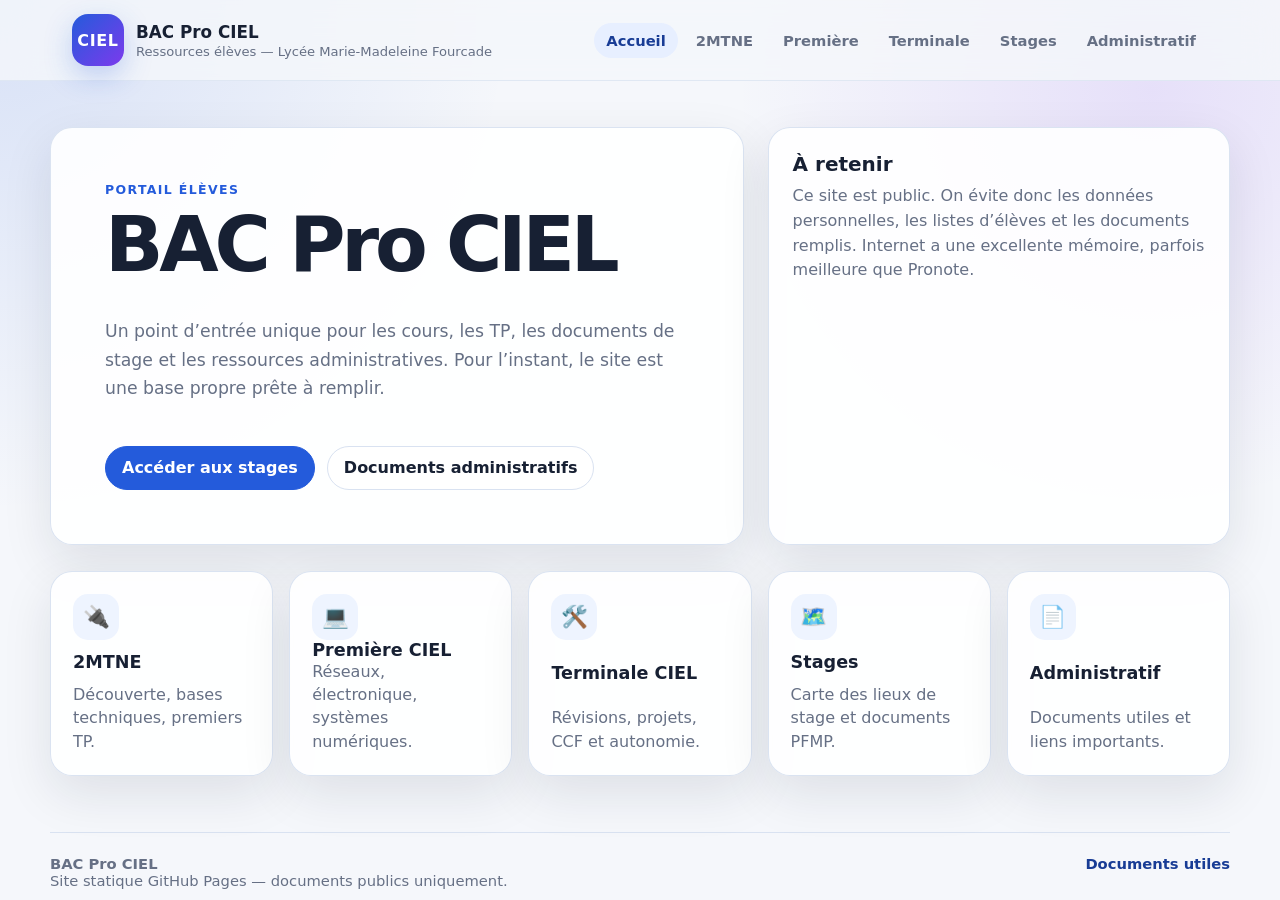
==== index.html @ 0a1dec4c "Add files via upload" ====
<!DOCTYPE html>

<html data-section="accueil" lang="fr">
<head>
<meta charset="utf-8"/>
<meta content="width=device-width, initial-scale=1" name="viewport"/>
<title>Accueil — BAC Pro CIEL</title>
<meta content="Portail de ressources pour les élèves du BAC Pro CIEL." name="description"/>
<link href="assets/img/favicon.svg" rel="icon" type="image/svg+xml"/>
<link href="assets/css/style.css" rel="stylesheet"/>
</head>
<body>
<header class="site-header">
<div class="header-inner">
<a aria-label="Retour à l'accueil" class="brand" href="index.html">
<span class="brand-mark">CIEL</span>
<span>
<strong>BAC Pro CIEL</strong>
<small>Ressources élèves — Lycée Marie-Madeleine Fourcade</small>
</span>
</a>
<nav aria-label="Navigation principale" class="site-nav">
<a data-section="accueil" href="index.html">Accueil</a>
<a data-section="2mtne" href="2mtne/index.html">2MTNE</a>
<a data-section="premiere" href="premiere/index.html">Première</a>
<a data-section="terminale" href="terminale/index.html">Terminale</a>
<a data-section="stages" href="stages/index.html">Stages</a>
<a data-section="administratif" href="administratif/index.html">Administratif</a>
</nav>
</div>
</header>
<main class="page-shell">
<section class="hero">
<div class="hero-card">
<div class="eyebrow">Portail élèves</div>
<h1>BAC Pro CIEL</h1>
<p>Un point d’entrée unique pour les cours, les TP, les documents de stage et les ressources administratives. Pour l’instant, le site est une base propre prête à remplir.</p>
<div class="hero-actions">
<a class="btn primary" href="stages/index.html">Accéder aux stages</a>
<a class="btn" href="administratif/index.html">Documents administratifs</a>
</div>
</div>
<aside class="hero-side">

<div class="panel-card">
<h2>À retenir</h2>
<p>Ce site est public. On évite donc les données personnelles, les listes d’élèves et les documents remplis. Internet a une excellente mémoire, parfois meilleure que Pronote.</p>
</div>
</aside>
</section>
<section aria-label="Accès rapides" class="grid-cards">
<a class="quick-card" href="2mtne/index.html"><div class="icon-bubble">🔌</div><strong>2MTNE</strong><span>Découverte, bases techniques, premiers TP.</span></a>
<a class="quick-card" href="premiere/index.html"><div class="icon-bubble">💻</div><strong>Première CIEL</strong><span>Réseaux, électronique, systèmes numériques.</span></a>
<a class="quick-card" href="terminale/index.html"><div class="icon-bubble">🛠️</div><strong>Terminale CIEL</strong><span>Révisions, projets, CCF et autonomie.</span></a>
<a class="quick-card" href="stages/index.html"><div class="icon-bubble">🗺️</div><strong>Stages</strong><span>Carte des lieux de stage et documents PFMP.</span></a>
<a class="quick-card" href="administratif/index.html"><div class="icon-bubble">📄</div><strong>Administratif</strong><span>Documents utiles et liens importants.</span></a>
</section>
</main>
<footer class="site-footer">
<div>
<strong>BAC Pro CIEL</strong><br/>
<span>Site statique GitHub Pages — documents publics uniquement.</span>
</div>
<a href="administratif/index.html">Documents utiles</a>
</footer>
<script src="assets/js/site.js"></script>
</body>
</html>
---- assets/css/style.css ----
:root {
  --bg: #f5f7fb;
  --panel: #ffffff;
  --panel-soft: #eef4ff;
  --text: #172033;
  --muted: #667085;
  --border: #d9e2f1;
  --primary: #245bdb;
  --primary-dark: #183c95;
  --accent: #7c3aed;
  --good: #0f766e;
  --warning: #b45309;
  --shadow: 0 18px 50px rgba(22, 32, 51, .10);
  --radius: 22px;
}
* { box-sizing: border-box; }
html { scroll-behavior: smooth; }
body {
  margin: 0;
  font-family: Inter, ui-sans-serif, system-ui, -apple-system, BlinkMacSystemFont, "Segoe UI", sans-serif;
  color: var(--text);
  background:
    radial-gradient(circle at top left, rgba(36, 91, 219, .14), transparent 32rem),
    radial-gradient(circle at 90% 10%, rgba(124, 58, 237, .12), transparent 26rem),
    var(--bg);
  min-height: 100vh;
}
a { color: inherit; }
.site-header {
  position: sticky;
  top: 0;
  z-index: 20;
  background: rgba(245, 247, 251, .82);
  backdrop-filter: blur(16px);
  border-bottom: 1px solid rgba(217, 226, 241, .75);
}
.header-inner {
  max-width: 1180px;
  margin: 0 auto;
  padding: 14px 22px;
  display: flex;
  align-items: center;
  justify-content: space-between;
  gap: 22px;
}
.brand {
  display: inline-flex;
  align-items: center;
  gap: 12px;
  text-decoration: none;
  min-width: 260px;
}
.brand-mark {
  width: 52px;
  height: 52px;
  border-radius: 16px;
  display: grid;
  place-items: center;
  color: white;
  font-weight: 900;
  letter-spacing: .04em;
  background: linear-gradient(135deg, var(--primary), var(--accent));
  box-shadow: 0 10px 28px rgba(36, 91, 219, .25);
}
.brand strong { display:block; font-size: 1.05rem; }
.brand small { display:block; color: var(--muted); font-size: .82rem; margin-top: 2px; }
.site-nav {
  display: flex;
  align-items: center;
  gap: 6px;
  flex-wrap: wrap;
  justify-content: flex-end;
}
.site-nav a {
  text-decoration: none;
  padding: 9px 12px;
  border-radius: 999px;
  color: var(--muted);
  font-weight: 650;
  font-size: .92rem;
}
.site-nav a:hover,
html[data-section="accueil"] .site-nav a[data-section="accueil"],
html[data-section="2mtne"] .site-nav a[data-section="2mtne"],
html[data-section="premiere"] .site-nav a[data-section="premiere"],
html[data-section="terminale"] .site-nav a[data-section="terminale"],
html[data-section="stages"] .site-nav a[data-section="stages"],
html[data-section="administratif"] .site-nav a[data-section="administratif"] {
  color: var(--primary-dark);
  background: #e7efff;
}
.page-shell {
  width: min(1180px, calc(100% - 32px));
  margin: 0 auto;
  padding: 34px 0 56px;
}
.hero {
  display: grid;
  grid-template-columns: 1.2fr .8fr;
  gap: 24px;
  align-items: stretch;
  margin-top: 12px;
}
.hero-card, .panel-card, .resource-section, .quick-card {
  background: rgba(255,255,255,.90);
  border: 1px solid rgba(217,226,241,.95);
  box-shadow: var(--shadow);
  border-radius: var(--radius);
}
.hero-card {
  padding: clamp(26px, 5vw, 54px);
  min-height: 360px;
  display: flex;
  flex-direction: column;
  justify-content: center;
}
.eyebrow {
  color: var(--primary);
  font-weight: 800;
  text-transform: uppercase;
  letter-spacing: .11em;
  font-size: .78rem;
  margin-bottom: 12px;
}
h1 {
  font-size: clamp(2.2rem, 6vw, 5rem);
  line-height: .95;
  margin: 0 0 18px;
  letter-spacing: -.055em;
}
.hero-card p, .lead {
  color: var(--muted);
  font-size: 1.08rem;
  line-height: 1.65;
  max-width: 780px;
}
.hero-actions {
  display: flex;
  flex-wrap: wrap;
  gap: 12px;
  margin-top: 26px;
}
.btn {
  display: inline-flex;
  align-items: center;
  justify-content: center;
  gap: 8px;
  min-height: 44px;
  padding: 11px 16px;
  border-radius: 999px;
  text-decoration: none;
  font-weight: 750;
  border: 1px solid var(--border);
  background: white;
  color: var(--text);
}
.btn.primary { background: var(--primary); color: white; border-color: var(--primary); }
.btn:hover { transform: translateY(-1px); box-shadow: 0 10px 24px rgba(22,32,51,.10); }
.hero-side { display: grid; gap: 18px; }
.panel-card { padding: 24px; }
.panel-card h2, .resource-section h2 { margin: 0 0 8px; font-size: 1.25rem; }
.panel-card p { color: var(--muted); line-height: 1.55; margin: 0; }
.status-list { display: grid; gap: 12px; margin-top: 18px; }
.status-item { display: flex; gap: 10px; align-items: flex-start; color: var(--muted); }
.status-item strong { color: var(--text); }
.dot { width: 10px; height: 10px; border-radius: 999px; background: var(--primary); margin-top: 7px; flex: 0 0 auto; }
.grid-cards {
  display: grid;
  grid-template-columns: repeat(5, minmax(0,1fr));
  gap: 16px;
  margin-top: 26px;
}
.quick-card {
  min-height: 170px;
  padding: 22px;
  text-decoration: none;
  display: flex;
  flex-direction: column;
  justify-content: space-between;
  transition: transform .16s ease, box-shadow .16s ease, border-color .16s ease;
}
.quick-card:hover { transform: translateY(-3px); border-color: #b6c7ec; }
.quick-card span { color: var(--muted); line-height: 1.45; }
.quick-card strong { font-size: 1.1rem; }
.icon-bubble {
  width: 46px;
  height: 46px;
  border-radius: 15px;
  display: grid;
  place-items: center;
  background: var(--panel-soft);
  font-size: 1.35rem;
}
.page-title {
  padding: 36px;
  border-radius: var(--radius);
  background: linear-gradient(135deg, rgba(36,91,219,.12), rgba(124,58,237,.10)), rgba(255,255,255,.88);
  border: 1px solid var(--border);
  box-shadow: var(--shadow);
  margin-bottom: 24px;
}
.page-title h1 { font-size: clamp(2rem, 5vw, 3.8rem); }
.page-title p { margin: 0; color: var(--muted); line-height: 1.6; max-width: 820px; }
.section-grid {
  display: grid;
  grid-template-columns: repeat(2, minmax(0, 1fr));
  gap: 18px;
}
.resource-section { padding: 24px; }
.resource-section p { color: var(--muted); line-height: 1.6; }
.file-list { display: grid; gap: 10px; margin-top: 16px; }
.file-card {
  display: flex;
  align-items: center;
  justify-content: space-between;
  gap: 14px;
  padding: 14px 15px;
  border-radius: 16px;
  background: #f8fbff;
  border: 1px solid var(--border);
  color: var(--muted);
}
.file-card strong { color: var(--text); }
.file-card .tag {
  border-radius: 999px;
  background: #edf3ff;
  color: var(--primary-dark);
  font-weight: 750;
  padding: 5px 9px;
  font-size: .78rem;
  white-space: nowrap;
}
.notice {
  padding: 16px 18px;
  border-radius: 18px;
  background: #fff7ed;
  border: 1px solid #fed7aa;
  color: #7c2d12;
  line-height: 1.55;
  margin: 18px 0;
}
.notice.good { background: #ecfdf5; border-color: #a7f3d0; color: #064e3b; }
.map-preview {
  min-height: 520px;
  border: 0;
  width: 100%;
  border-radius: 18px;
  background: #e5e7eb;
}
.split {
  display: grid;
  grid-template-columns: .9fr 1.1fr;
  gap: 18px;
  align-items: start;
}
.site-footer {
  width: min(1180px, calc(100% - 32px));
  margin: 0 auto 26px;
  padding: 22px 0 0;
  border-top: 1px solid var(--border);
  color: var(--muted);
  display: flex;
  justify-content: space-between;
  gap: 18px;
  font-size: .92rem;
}
.site-footer a { color: var(--primary-dark); font-weight: 750; text-decoration: none; }
.checklist { padding-left: 1.2rem; color: var(--muted); line-height: 1.8; }
.checklist strong { color: var(--text); }
@media (max-width: 1000px) {
  .hero, .split, .teacher-panel { grid-template-columns: 1fr; }
  .grid-cards { grid-template-columns: repeat(2, minmax(0,1fr)); }
  .section-grid { grid-template-columns: 1fr; }
  .brand { min-width: auto; }
}
@media (max-width: 720px) {
  .header-inner { align-items: flex-start; flex-direction: column; }
  .teacher-grid { grid-template-columns: 1fr; }
  .site-nav { justify-content: flex-start; }
  .grid-cards { grid-template-columns: 1fr; }
  .page-shell { width: min(100% - 22px, 1180px); padding-top: 20px; }
  .hero-card, .page-title { padding: 24px; }
  .site-footer { flex-direction: column; }
  .map-preview { min-height: 420px; }
}


.teacher-panel {
  display: grid;
  grid-template-columns: .9fr 1.1fr;
  gap: 18px;
  align-items: stretch;
  margin: 22px 0;
  padding: 24px;
  border-radius: var(--radius);
  background: rgba(255,255,255,.92);
  border: 1px solid var(--border);
  box-shadow: var(--shadow);
}
.teacher-panel h2,
.teacher-resource-title h2 { margin: 0 0 8px; font-size: 1.55rem; }
.teacher-panel p,
.teacher-resource-title p { margin: 0; color: var(--muted); line-height: 1.6; }
.teacher-grid {
  display: grid;
  grid-template-columns: repeat(3, minmax(0, 1fr));
  gap: 12px;
}
.teacher-card {
  min-height: 112px;
  padding: 18px;
  border-radius: 18px;
  text-decoration: none;
  background: #f8fbff;
  border: 1px solid var(--border);
  display: flex;
  flex-direction: column;
  justify-content: space-between;
  color: var(--muted);
  transition: transform .16s ease, box-shadow .16s ease, border-color .16s ease;
}
.teacher-card:hover {
  transform: translateY(-2px);
  border-color: #b6c7ec;
  box-shadow: 0 12px 28px rgba(22,32,51,.10);
}
.teacher-card.padlet {
  background: linear-gradient(135deg, rgba(36,91,219,.10), rgba(124,58,237,.12)), #ffffff;
}
.teacher-name {
  display: block;
  color: var(--text);
  font-weight: 900;
  letter-spacing: .04em;
  font-size: 1.05rem;
}
.teacher-resource-title {
  margin: 24px 0 14px;
  padding: 20px 22px;
  border-radius: 20px;
  background: rgba(255,255,255,.86);
  border: 1px solid var(--border);
}
.teacher-resource-title.secondary {
  margin-top: 22px;
}
.file-list.compact { max-width: 680px; }

@media (max-width: 1000px) {
  .teacher-panel { grid-template-columns: 1fr; }
}
@media (max-width: 720px) {
  .teacher-grid { grid-template-columns: 1fr; }
}
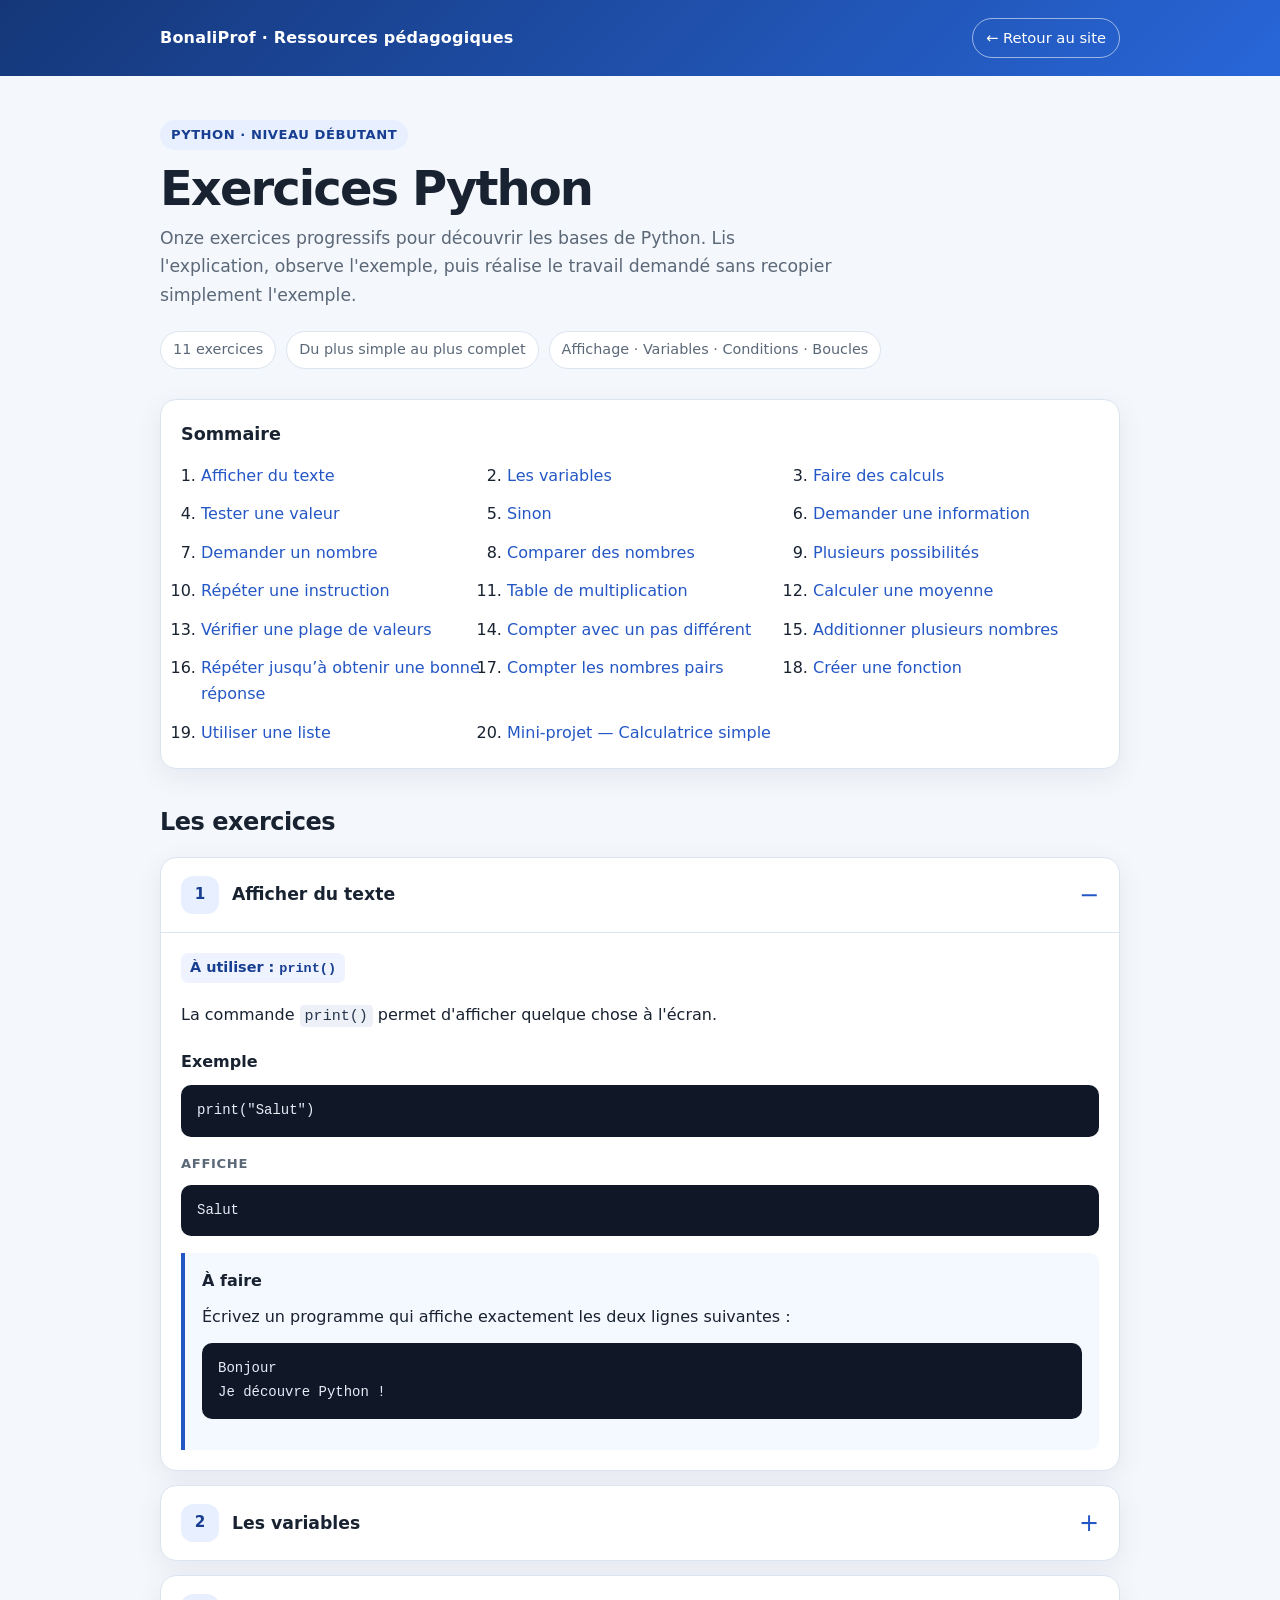
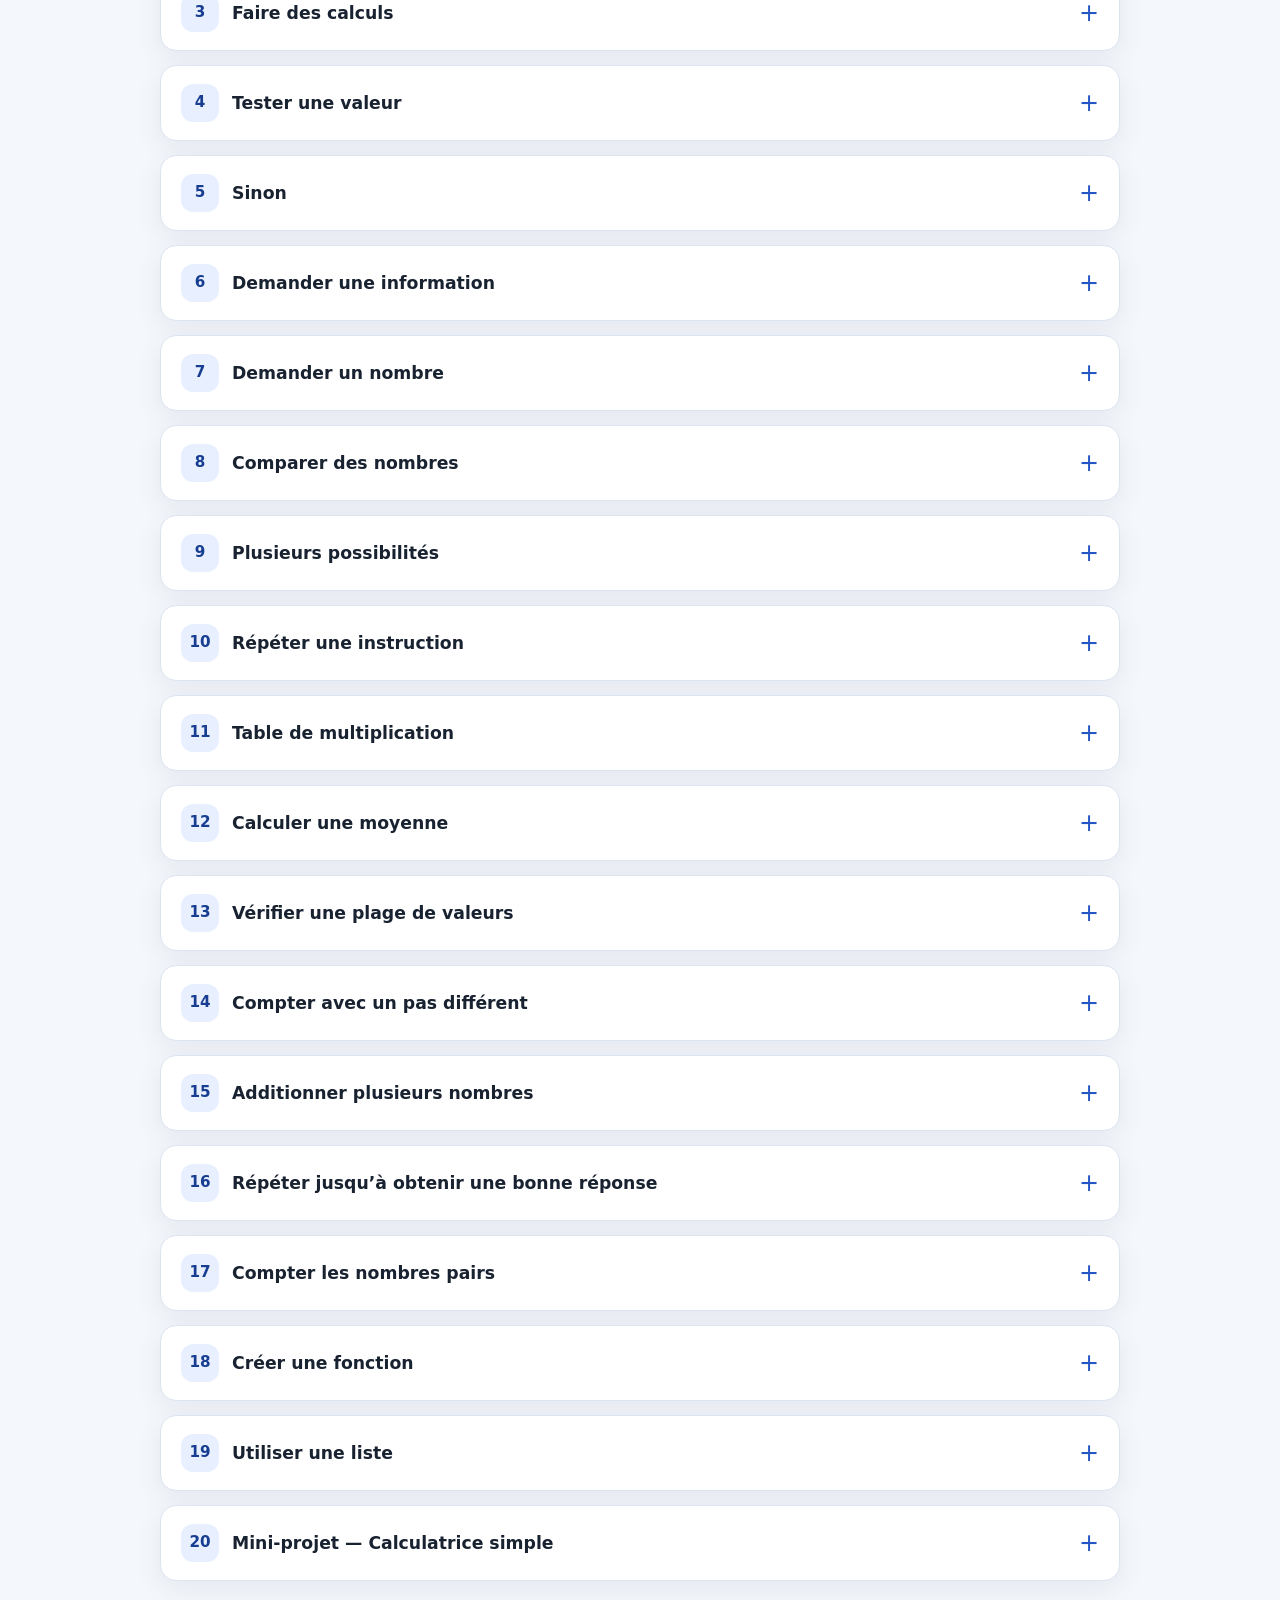
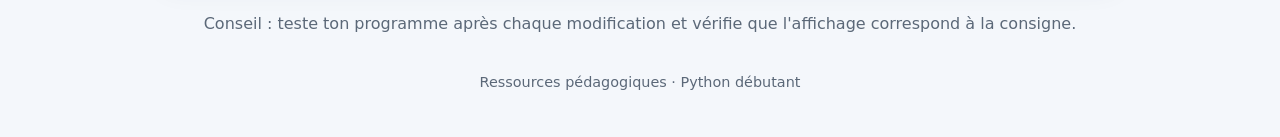
==== commit 28d4f1e1: "Update index.html" ====
--- a/index.html
+++ b/index.html
@@ -1,68 +1,675 @@
 <!DOCTYPE html>
-
-<html data-section="accueil" lang="fr">
+<html lang="fr">
 <head>
-<meta charset="utf-8"/>
-<meta content="width=device-width, initial-scale=1" name="viewport"/>
-<title>Accueil — BAC Pro CIEL</title>
-<meta content="Portail de ressources pour les élèves du BAC Pro CIEL." name="description"/>
-<link href="assets/img/favicon.svg" rel="icon" type="image/svg+xml"/>
-<link href="assets/css/style.css" rel="stylesheet"/>
+  <meta charset="UTF-8">
+  <meta name="viewport" content="width=device-width, initial-scale=1">
+  <meta name="description" content="11 exercices progressifs pour découvrir les bases de Python : affichage, variables, calculs, conditions, saisie et boucles.">
+  <title>Exercices Python — Débutant</title>
+  <style>
+    :root {
+      --bg: #f4f7fb;
+      --surface: #ffffff;
+      --text: #182230;
+      --muted: #5b6878;
+      --primary: #2457c5;
+      --primary-dark: #173e91;
+      --border: #dce4ef;
+      --code-bg: #101827;
+      --code-text: #e7edf7;
+      --accent: #e8efff;
+      --warning-bg: #fff7df;
+      --warning-border: #e7b94b;
+      --shadow: 0 8px 28px rgba(25, 45, 80, .07);
+    }
+
+    * { box-sizing: border-box; }
+    html { scroll-behavior: smooth; }
+    body {
+      margin: 0;
+      background: var(--bg);
+      color: var(--text);
+      font: 16px/1.65 system-ui, -apple-system, BlinkMacSystemFont, "Segoe UI", sans-serif;
+    }
+    a { color: var(--primary); }
+    .site-header {
+      background: linear-gradient(135deg, #153779, #2866d8);
+      color: #fff;
+      padding: 18px 22px;
+    }
+    .header-inner, main, .site-footer {
+      width: min(100% - 32px, 960px);
+      margin-inline: auto;
+    }
+    .header-inner {
+      display: flex;
+      align-items: center;
+      justify-content: space-between;
+      gap: 16px;
+    }
+    .brand {
+      color: #fff;
+      text-decoration: none;
+      font-weight: 750;
+      letter-spacing: .2px;
+    }
+    .back-link {
+      color: #fff;
+      border: 1px solid rgba(255,255,255,.55);
+      border-radius: 999px;
+      padding: 7px 13px;
+      text-decoration: none;
+      font-size: .92rem;
+      white-space: nowrap;
+    }
+    .back-link:hover { background: rgba(255,255,255,.12); }
+    .hero {
+      padding: 44px 0 30px;
+    }
+    .eyebrow {
+      display: inline-block;
+      background: var(--accent);
+      color: var(--primary-dark);
+      border-radius: 999px;
+      padding: 4px 11px;
+      font-size: .82rem;
+      font-weight: 750;
+      letter-spacing: .04em;
+      text-transform: uppercase;
+    }
+    h1 {
+      margin: 12px 0 8px;
+      font-size: clamp(2rem, 5vw, 3rem);
+      line-height: 1.12;
+      letter-spacing: -.04em;
+    }
+    .hero p { max-width: 680px; color: var(--muted); margin: 0; font-size: 1.08rem; }
+    .progress-note {
+      display: flex;
+      flex-wrap: wrap;
+      gap: 10px;
+      margin-top: 22px;
+    }
+    .pill {
+      background: var(--surface);
+      border: 1px solid var(--border);
+      border-radius: 999px;
+      padding: 6px 12px;
+      color: var(--muted);
+      font-size: .9rem;
+    }
+    .contents {
+      background: var(--surface);
+      border: 1px solid var(--border);
+      border-radius: 16px;
+      padding: 20px;
+      box-shadow: var(--shadow);
+      margin-bottom: 26px;
+    }
+    .contents h2 { margin: 0 0 12px; font-size: 1.1rem; }
+    .contents-list {
+      display: grid;
+      grid-template-columns: repeat(auto-fit, minmax(210px, 1fr));
+      gap: 8px 20px;
+      margin: 0;
+      padding-left: 20px;
+    }
+    .contents-list li { padding: 2px 0; }
+    .contents-list a { text-decoration: none; }
+    .contents-list a:hover { text-decoration: underline; }
+    .section-heading {
+      margin: 34px 0 14px;
+      font-size: 1.5rem;
+      letter-spacing: -.02em;
+    }
+    .exercise {
+      background: var(--surface);
+      border: 1px solid var(--border);
+      border-radius: 16px;
+      box-shadow: var(--shadow);
+      margin: 14px 0;
+      overflow: hidden;
+      scroll-margin-top: 16px;
+    }
+    .exercise summary {
+      display: flex;
+      align-items: center;
+      gap: 13px;
+      padding: 18px 20px;
+      cursor: pointer;
+      list-style: none;
+      font-size: 1.08rem;
+      font-weight: 750;
+    }
+    .exercise summary::-webkit-details-marker { display: none; }
+    .exercise summary::after {
+      content: "+";
+      margin-left: auto;
+      color: var(--primary);
+      font-size: 1.5rem;
+      font-weight: 500;
+      line-height: 1;
+    }
+    .exercise[open] summary::after { content: "−"; }
+    .exercise summary:hover { background: #f8faff; }
+    .number {
+      display: inline-grid;
+      place-items: center;
+      flex: 0 0 38px;
+      width: 38px;
+      height: 38px;
+      border-radius: 12px;
+      background: var(--accent);
+      color: var(--primary-dark);
+      font-size: .95rem;
+    }
+    .exercise-content {
+      border-top: 1px solid var(--border);
+      padding: 20px;
+    }
+    .usage {
+      display: inline-block;
+      color: var(--primary-dark);
+      background: #eef3ff;
+      border-radius: 7px;
+      padding: 3px 9px;
+      font-size: .9rem;
+      font-weight: 700;
+      margin-bottom: 10px;
+    }
+    p { margin: 9px 0 13px; }
+    h3 { margin: 20px 0 8px; font-size: 1rem; }
+    pre {
+      overflow-x: auto;
+      background: var(--code-bg);
+      color: var(--code-text);
+      border-radius: 10px;
+      padding: 14px 16px;
+      margin: 10px 0 16px;
+      font: .93rem/1.6 Consolas, "Cascadia Code", "Courier New", monospace;
+      tab-size: 4;
+    }
+    code {
+      font-family: Consolas, "Cascadia Code", "Courier New", monospace;
+      font-size: .94em;
+    }
+    p code, li code {
+      background: #edf1f7;
+      border-radius: 4px;
+      padding: 2px 5px;
+      color: #26364d;
+    }
+    .task {
+      margin-top: 17px;
+      padding: 15px 17px;
+      background: #f4f8ff;
+      border-left: 4px solid var(--primary);
+      border-radius: 0 10px 10px 0;
+    }
+    .task strong { display: block; margin-bottom: 5px; }
+    .task p:last-child, .task ul:last-child { margin-bottom: 0; }
+    .warning {
+      background: var(--warning-bg);
+      border-left-color: var(--warning-border);
+    }
+    .output-label {
+      font-size: .82rem;
+      font-weight: 750;
+      color: var(--muted);
+      text-transform: uppercase;
+      letter-spacing: .05em;
+      margin: 4px 0;
+    }
+    .site-footer {
+      color: var(--muted);
+      text-align: center;
+      padding: 34px 0 42px;
+      font-size: .9rem;
+    }
+    @media (max-width: 560px) {
+      .header-inner { align-items: flex-start; flex-direction: column; }
+      .hero { padding-top: 32px; }
+      .exercise summary { padding: 15px; gap: 10px; }
+      .exercise-content { padding: 16px; }
+      .contents { padding: 16px; }
+    }
+    @media print {
+      body { background: #fff; }
+      .site-header, .back-link, .contents, .site-footer { display: none; }
+      main { width: 100%; }
+      .hero { padding: 10px 0 20px; }
+      .exercise { box-shadow: none; break-inside: avoid; }
+      .exercise summary::after { display: none; }
+      details.exercise > .exercise-content { display: block; }
+      .exercise:not([open]) > .exercise-content { display: block; }
+    }
+  </style>
 </head>
 <body>
-<header class="site-header">
-<div class="header-inner">
-<a aria-label="Retour à l'accueil" class="brand" href="index.html">
-<span class="brand-mark">CIEL</span>
-<span>
-<strong>BAC Pro CIEL</strong>
-<small>Ressources élèves — Lycée Marie-Madeleine Fourcade</small>
-</span>
-</a>
-<nav aria-label="Navigation principale" class="site-nav">
-<a data-section="accueil" href="index.html">Accueil</a>
-<a data-section="2mtne" href="2mtne/index.html">2MTNE</a>
-<a data-section="premiere" href="premiere/index.html">Première</a>
-<a data-section="terminale" href="terminale/index.html">Terminale</a>
-<a data-section="stages" href="stages/index.html">Stages</a>
-<a data-section="administratif" href="administratif/index.html">Administratif</a>
-</nav>
-</div>
-</header>
-<main class="page-shell">
-<section class="hero">
-<div class="hero-card">
-<div class="eyebrow">Portail élèves</div>
-<h1>BAC Pro CIEL</h1>
-<p>Un point d’entrée unique pour les cours, les TP, les documents de stage et les ressources administratives. Pour l’instant, le site est une base propre prête à remplir.</p>
-<div class="hero-actions">
-<a class="btn primary" href="stages/index.html">Accéder aux stages</a>
-<a class="btn" href="administratif/index.html">Documents administratifs</a>
-</div>
-</div>
-<aside class="hero-side">
-
-<div class="panel-card">
-<h2>À retenir</h2>
-<p>Ce site est public. On évite donc les données personnelles, les listes d’élèves et les documents remplis. Internet a une excellente mémoire, parfois meilleure que Pronote.</p>
-</div>
-</aside>
-</section>
-<section aria-label="Accès rapides" class="grid-cards">
-<a class="quick-card" href="2mtne/index.html"><div class="icon-bubble">🔌</div><strong>2MTNE</strong><span>Découverte, bases techniques, premiers TP.</span></a>
-<a class="quick-card" href="premiere/index.html"><div class="icon-bubble">💻</div><strong>Première CIEL</strong><span>Réseaux, électronique, systèmes numériques.</span></a>
-<a class="quick-card" href="terminale/index.html"><div class="icon-bubble">🛠️</div><strong>Terminale CIEL</strong><span>Révisions, projets, CCF et autonomie.</span></a>
-<a class="quick-card" href="stages/index.html"><div class="icon-bubble">🗺️</div><strong>Stages</strong><span>Carte des lieux de stage et documents PFMP.</span></a>
-<a class="quick-card" href="administratif/index.html"><div class="icon-bubble">📄</div><strong>Administratif</strong><span>Documents utiles et liens importants.</span></a>
-</section>
-</main>
-<footer class="site-footer">
-<div>
-<strong>BAC Pro CIEL</strong><br/>
-<span>Site statique GitHub Pages — documents publics uniquement.</span>
-</div>
-<a href="administratif/index.html">Documents utiles</a>
-</footer>
-<script src="assets/js/site.js"></script>
+  <header class="site-header">
+    <div class="header-inner">
+      <a class="brand" href="../index.html">BonaliProf · Ressources pédagogiques</a>
+      <a class="back-link" href="../index.html">← Retour au site</a>
+    </div>
+  </header>
+
+  <main>
+    <section class="hero">
+      <span class="eyebrow">Python · Niveau débutant</span>
+      <h1>Exercices Python</h1>
+      <p>Onze exercices progressifs pour découvrir les bases de Python. Lis l'explication, observe l'exemple, puis réalise le travail demandé sans recopier simplement l'exemple.</p>
+      <div class="progress-note">
+        <span class="pill">11 exercices</span>
+        <span class="pill">Du plus simple au plus complet</span>
+        <span class="pill">Affichage · Variables · Conditions · Boucles</span>
+      </div>
+    </section>
+
+    <nav class="contents" aria-label="Sommaire des exercices">
+      <h2>Sommaire</h2>
+      <ol class="contents-list">
+        <li><a href="#exercice-1">Afficher du texte</a></li>
+        <li><a href="#exercice-2">Les variables</a></li>
+        <li><a href="#exercice-3">Faire des calculs</a></li>
+        <li><a href="#exercice-4">Tester une valeur</a></li>
+        <li><a href="#exercice-5">Sinon</a></li>
+        <li><a href="#exercice-6">Demander une information</a></li>
+        <li><a href="#exercice-7">Demander un nombre</a></li>
+        <li><a href="#exercice-8">Comparer des nombres</a></li>
+        <li><a href="#exercice-9">Plusieurs possibilités</a></li>
+        <li><a href="#exercice-10">Répéter une instruction</a></li>
+        <li><a href="#exercice-11">Table de multiplication</a></li>
+        <li><a href="#exercice-12">Calculer une moyenne</a></li>
+        <li><a href="#exercice-13">Vérifier une plage de valeurs</a></li>
+        <li><a href="#exercice-14">Compter avec un pas différent</a></li>
+        <li><a href="#exercice-15">Additionner plusieurs nombres</a></li>
+        <li><a href="#exercice-16">Répéter jusqu’à obtenir une bonne réponse</a></li>
+        <li><a href="#exercice-17">Compter les nombres pairs</a></li>
+        <li><a href="#exercice-18">Créer une fonction</a></li>
+        <li><a href="#exercice-19">Utiliser une liste</a></li>
+        <li><a href="#exercice-20">Mini-projet — Calculatrice simple</a></li>
+      </ol>
+    </nav>
+
+    <h2 class="section-heading">Les exercices</h2>
+
+    <details class="exercise" id="exercice-1" open>
+      <summary><span class="number">1</span> Afficher du texte</summary>
+      <div class="exercise-content">
+        <span class="usage">À utiliser : <code>print()</code></span>
+        <p>La commande <code>print()</code> permet d'afficher quelque chose à l'écran.</p>
+        <h3>Exemple</h3>
+        <pre><code>print("Salut")</code></pre>
+        <div class="output-label">Affiche</div>
+        <pre><code>Salut</code></pre>
+        <div class="task">
+          <strong>À faire</strong>
+          <p>Écrivez un programme qui affiche exactement les deux lignes suivantes :</p>
+          <pre><code>Bonjour
+Je découvre Python !</code></pre>
+        </div>
+      </div>
+    </details>
+
+    <details class="exercise" id="exercice-2">
+      <summary><span class="number">2</span> Les variables</summary>
+      <div class="exercise-content">
+        <span class="usage">À utiliser : une variable</span>
+        <p>Une variable permet de stocker une information pour pouvoir la réutiliser.</p>
+        <h3>Exemple</h3>
+        <pre><code>ville = "Marseille"
+print(ville)</code></pre>
+        <div class="output-label">Affiche</div>
+        <pre><code>Marseille</code></pre>
+        <div class="task">
+          <strong>À faire</strong>
+          <ol>
+            <li>Créez une variable <code>prenom</code> contenant votre prénom, puis affichez-la.</li>
+            <li>Créez une variable <code>age</code> contenant votre âge, puis affichez-la.</li>
+          </ol>
+        </div>
+      </div>
+    </details>
+
+    <details class="exercise" id="exercice-3">
+      <summary><span class="number">3</span> Faire des calculs</summary>
+      <div class="exercise-content">
+        <span class="usage">À utiliser : <code>+</code>, <code>-</code>, <code>*</code> et <code>/</code></span>
+        <p>Python peut effectuer des calculs avec des nombres stockés dans des variables.</p>
+        <h3>Exemple</h3>
+        <pre><code>a = 8
+b = 2
+print(a + b)</code></pre>
+        <div class="output-label">Affiche</div>
+        <pre><code>10</code></pre>
+        <div class="task">
+          <strong>À faire</strong>
+          <p>Créez les deux variables suivantes :</p>
+          <pre><code>a = 20
+b = 5</code></pre>
+          <p>Affichez ensuite :</p>
+          <ul>
+            <li>l'addition de <code>a</code> et <code>b</code> ;</li>
+            <li>la soustraction de <code>b</code> à <code>a</code> ;</li>
+            <li>la multiplication de <code>a</code> par <code>b</code> ;</li>
+            <li>la division de <code>a</code> par <code>b</code>.</li>
+          </ul>
+        </div>
+      </div>
+    </details>
+
+    <details class="exercise" id="exercice-4">
+      <summary><span class="number">4</span> Tester une valeur</summary>
+      <div class="exercise-content">
+        <span class="usage">À utiliser : <code>if</code> et <code>==</code></span>
+        <p><code>if</code> permet d'exécuter une instruction seulement si une condition est vraie. L'opérateur <code>==</code> vérifie si deux valeurs sont égales.</p>
+        <h3>Exemple</h3>
+        <pre><code>x = 3
+
+if x == 3:
+    print("Bravo")</code></pre>
+        <div class="output-label">Affiche</div>
+        <pre><code>Bravo</code></pre>
+        <div class="task warning">
+          <strong>Attention à la différence</strong>
+          <p><code>x = 3</code> donne la valeur 3 à la variable <code>x</code>.</p>
+          <p><code>x == 3</code> vérifie si la valeur de <code>x</code> est égale à 3.</p>
+        </div>
+        <div class="task">
+          <strong>À faire</strong>
+          <p>Créez une variable <code>nombre</code> contenant <code>10</code>. Si <code>nombre</code> est égal à <code>10</code>, affichez :</p>
+          <pre><code>Le nombre est bien égal à 10</code></pre>
+        </div>
+      </div>
+    </details>
+
+    <details class="exercise" id="exercice-5">
+      <summary><span class="number">5</span> Sinon</summary>
+      <div class="exercise-content">
+        <span class="usage">À utiliser : <code>if</code> et <code>else</code></span>
+        <p><code>else</code> permet d'indiquer ce qui doit se passer lorsque la condition du <code>if</code> est fausse.</p>
+        <h3>Exemple</h3>
+        <pre><code>age = 20
+
+if age >= 18:
+    print("Majeur")
+else:
+    print("Mineur")</code></pre>
+        <div class="task">
+          <strong>À faire</strong>
+          <p>Créez une variable :</p>
+          <pre><code>temperature = 25</code></pre>
+          <p>Si la température est strictement supérieure à <code>20</code>, affichez <code>Il fait chaud</code>. Sinon, affichez <code>Il fait froid</code>.</p>
+        </div>
+      </div>
+    </details>
+
+    <details class="exercise" id="exercice-6">
+      <summary><span class="number">6</span> Demander une information</summary>
+      <div class="exercise-content">
+        <span class="usage">À utiliser : <code>input()</code></span>
+        <p><code>input()</code> permet de demander à l'utilisateur de saisir une information au clavier. La réponse est récupérée sous forme de texte.</p>
+        <h3>Exemple</h3>
+        <pre><code>prenom = input("Quel est ton prénom ? ")
+print("Bonjour", prenom)</code></pre>
+        <div class="output-label">Exemple d'affichage</div>
+        <pre><code>Quel est ton prénom ? Lucas
+Bonjour Lucas</code></pre>
+        <div class="task">
+          <strong>À faire</strong>
+          <p>Demandez à l'utilisateur son prénom et sa ville. Affichez ensuite une phrase comme celle-ci :</p>
+          <pre><code>Bonjour Lucas, tu habites à Gardanne.</code></pre>
+        </div>
+      </div>
+    </details>
+
+    <details class="exercise" id="exercice-7">
+      <summary><span class="number">7</span> Demander un nombre</summary>
+      <div class="exercise-content">
+        <span class="usage">À utiliser : <code>int()</code> et <code>input()</code></span>
+        <p><code>input()</code> récupère du texte. Pour obtenir un nombre entier que l'on peut utiliser dans un calcul, on peut convertir la réponse avec <code>int()</code>.</p>
+        <h3>Exemple</h3>
+        <pre><code>age = int(input("Quel âge as-tu ? "))
+print(age + 1)</code></pre>
+        <div class="task">
+          <strong>À faire</strong>
+          <p>Demandez deux nombres à l'utilisateur, puis affichez leur addition.</p>
+        </div>
+        <div class="output-label">Exemple de saisie et de résultat</div>
+        <pre><code>Premier nombre : 10
+Deuxième nombre : 5
+Résultat : 15</code></pre>
+      </div>
+    </details>
+
+    <details class="exercise" id="exercice-8">
+      <summary><span class="number">8</span> Comparer des nombres</summary>
+      <div class="exercise-content">
+        <span class="usage">À utiliser : <code>&gt;</code>, <code>&lt;</code>, <code>&gt;=</code>, <code>&lt;=</code></span>
+        <p>Ces opérateurs permettent de comparer des nombres : supérieur à, inférieur à, supérieur ou égal à, inférieur ou égal à.</p>
+        <h3>Exemple</h3>
+        <pre><code>nombre = 15
+
+if nombre > 10:
+    print("Plus grand que 10")</code></pre>
+        <div class="task">
+          <strong>À faire</strong>
+          <p>Demandez l'âge de l'utilisateur.</p>
+          <ul>
+            <li>S'il a <strong>18 ans ou plus</strong>, affichez <code>Vous êtes majeur.</code></li>
+            <li>Sinon, affichez <code>Vous êtes mineur.</code></li>
+          </ul>
+        </div>
+      </div>
+    </details>
+
+    <details class="exercise" id="exercice-9">
+      <summary><span class="number">9</span> Plusieurs possibilités</summary>
+      <div class="exercise-content">
+        <span class="usage">À utiliser : <code>if</code>, <code>elif</code> et <code>else</code></span>
+        <p><code>elif</code> permet de tester une autre condition lorsque les précédentes sont fausses.</p>
+        <h3>Exemple</h3>
+        <pre><code>nombre = 5
+
+if nombre > 5:
+    print("Grand")
+elif nombre == 5:
+    print("Égal à 5")
+else:
+    print("Petit")</code></pre>
+        <div class="task">
+          <strong>À faire</strong>
+          <p>Demandez une note sur 20, puis affichez le résultat correspondant :</p>
+          <ul>
+            <li>note inférieure à 10 : <strong>Insuffisant</strong> ;</li>
+            <li>note de 10 à 13 inclus : <strong>Moyen</strong> ;</li>
+            <li>note de 14 à 16 inclus : <strong>Bien</strong> ;</li>
+            <li>note de 17 à 20 : <strong>Très bien</strong>.</li>
+          </ul>
+        </div>
+      </div>
+    </details>
+
+    <details class="exercise" id="exercice-10">
+      <summary><span class="number">10</span> Répéter une instruction</summary>
+      <div class="exercise-content">
+        <span class="usage">À utiliser : <code>for</code> et <code>range()</code></span>
+        <p>Une boucle <code>for</code> permet de répéter des instructions. Avec <code>range(5)</code>, la boucle se répète cinq fois.</p>
+        <h3>Exemple</h3>
+        <pre><code>for i in range(5):
+    print("Bonjour")</code></pre>
+        <div class="output-label">Affiche cinq fois</div>
+        <pre><code>Bonjour
+Bonjour
+Bonjour
+Bonjour
+Bonjour</code></pre>
+        <div class="task">
+          <strong>À faire</strong>
+          <p>Utilisez une boucle pour afficher les nombres de 1 à 10, un nombre par ligne :</p>
+          <pre><code>1
+2
+3
+4
+5
+6
+7
+8
+9
+10</code></pre>
+        </div>
+      </div>
+    </details>
+
+    <details class="exercise" id="exercice-11">
+      <summary><span class="number">11</span> Table de multiplication</summary>
+      <div class="exercise-content">
+        <span class="usage">À utiliser : <code>for</code>, <code>range()</code> et <code>*</code></span>
+        <p>On peut utiliser la variable de la boucle dans un calcul. Avec <code>range(1, 4)</code>, la boucle prend successivement les valeurs 1, 2 et 3.</p>
+        <h3>Exemple</h3>
+        <pre><code>for i in range(1, 4):
+    print(i * 2)</code></pre>
+        <div class="output-label">Affiche</div>
+        <pre><code>2
+4
+6</code></pre>
+        <div class="task">
+          <strong>À faire</strong>
+          <p>Demandez un nombre à l'utilisateur, puis affichez sa table de multiplication de <strong>1 à 10</strong>.</p>
+          <p>Pour le nombre <code>5</code>, le programme devra afficher :</p>
+          <pre><code>5 x 1 = 5
+5 x 2 = 10
+5 x 3 = 15
+...
+5 x 10 = 50</code></pre>
+        </div>
+      </div>
+    </details>
+
+    <details class="exercise" id="exercice-12">
+      <summary><span class="number">12</span> Calculer une moyenne</summary>
+      <div class="exercise-content">
+        <span class="usage">À utiliser : variables, <code>input()</code>, <code>float()</code> et calculs</span>
+        <p>La fonction <code>float()</code> permet de convertir une saisie en nombre décimal, par exemple <code>12.5</code>.</p>
+        <h3>Exemple</h3><pre><code>note = float(input("Quelle est ta note ? "))
+print(note)</code></pre>
+        <div class="task"><strong>À faire</strong><p>Demandez à l'utilisateur trois notes, puis calculez et affichez leur moyenne.</p><p>Exemple : pour les notes 12, 14 et 16, la moyenne doit être 14.</p></div>
+      </div>
+    </details>
+    <details class="exercise" id="exercice-13">
+      <summary><span class="number">13</span> Vérifier une plage de valeurs</summary>
+      <div class="exercise-content">
+        <span class="usage">À utiliser : <code>if</code>, <code>elif</code>, <code>else</code>, <code>&lt;</code> et <code>&gt;</code></span>
+        <p>Une condition peut permettre de vérifier qu'une valeur reste dans un intervalle donné.</p>
+        <h3>Exemple</h3><pre><code>temperature = 22
+
+if temperature &lt; 0:
+    print("Température négative")
+elif temperature &lt;= 30:
+    print("Température habituelle")
+else:
+    print("Température élevée")</code></pre>
+        <div class="task"><strong>À faire</strong><p>Demandez une note sur 20. Si elle est inférieure à 0 ou supérieure à 20, affichez <code>Note invalide</code>. Sinon, affichez <code>Note valide</code>.</p></div>
+      </div>
+    </details>
+    <details class="exercise" id="exercice-14">
+      <summary><span class="number">14</span> Compter avec un pas différent</summary>
+      <div class="exercise-content">
+        <span class="usage">À utiliser : <code>for</code> et <code>range()</code></span>
+        <p>La fonction <code>range()</code> peut recevoir un troisième paramètre qui indique le pas entre deux valeurs.</p>
+        <h3>Exemple</h3><pre><code>for i in range(0, 11, 2):
+    print(i)</code></pre>
+        <div class="output-label">Affiche</div><pre><code>0
+2
+4
+6
+8
+10</code></pre>
+        <div class="task"><strong>À faire</strong><p>Utilisez une boucle pour afficher les nombres pairs de 2 à 20 inclus.</p></div>
+      </div>
+    </details>
+    <details class="exercise" id="exercice-15">
+      <summary><span class="number">15</span> Additionner plusieurs nombres</summary>
+      <div class="exercise-content">
+        <span class="usage">À utiliser : variable, <code>for</code>, <code>range()</code> et <code>+</code></span>
+        <p>Une variable peut conserver un total qui évolue au fil d'une boucle.</p>
+        <h3>Exemple</h3><pre><code>total = 0
+
+for i in range(1, 4):
+    total = total + i
+
+print(total)</code></pre>
+        <div class="output-label">Affiche</div><pre><code>6</code></pre>
+        <div class="task"><strong>À faire</strong><p>Calculez et affichez la somme de tous les nombres entiers de 1 à 100.</p><p>Conseil : créez une variable <code>total</code> initialisée à 0, puis ajoutez chaque nombre au total dans la boucle.</p></div>
+      </div>
+    </details>
+    <details class="exercise" id="exercice-16">
+      <summary><span class="number">16</span> Répéter jusqu’à obtenir une bonne réponse</summary>
+      <div class="exercise-content">
+        <span class="usage">À utiliser : <code>while</code>, <code>input()</code> et <code>if</code></span>
+        <p>La boucle <code>while</code> répète des instructions tant qu'une condition est vraie.</p>
+        <h3>Exemple</h3><pre><code>reponse = ""
+
+while reponse != "oui":
+    reponse = input("Écris oui pour continuer : ")
+
+print("Merci !")</code></pre>
+        <div class="task"><strong>À faire</strong><p>Demandez un mot de passe à l'utilisateur. Tant qu'il ne saisit pas <code>python123</code>, redemandez le mot de passe. Lorsqu'il saisit le bon mot de passe, affichez <code>Accès autorisé</code>.</p><p>Attention : la boucle doit pouvoir se terminer lorsque la bonne réponse est saisie.</p></div>
+      </div>
+    </details>
+    <details class="exercise" id="exercice-17">
+      <summary><span class="number">17</span> Compter les nombres pairs</summary>
+      <div class="exercise-content">
+        <span class="usage">À utiliser : boucle, <code>%</code>, <code>if</code> et compteur</span>
+        <p>L'opérateur <code>%</code> donne le reste d'une division. Un nombre est pair si le reste de sa division par 2 est égal à 0.</p>
+        <h3>Exemple</h3><pre><code>nombre = 8
+
+if nombre % 2 == 0:
+    print("Nombre pair")</code></pre>
+        <div class="task"><strong>À faire</strong><p>Parcourez les nombres de 1 à 20. Comptez combien sont pairs, puis affichez le résultat final.</p><p>Conseil : utilisez une variable <code>compteur</code> initialisée à 0 et augmentez-la de 1 chaque fois que vous trouvez un nombre pair.</p></div>
+      </div>
+    </details>
+    <details class="exercise" id="exercice-18">
+      <summary><span class="number">18</span> Créer une fonction</summary>
+      <div class="exercise-content">
+        <span class="usage">À utiliser : <code>def</code> et <code>return</code></span>
+        <p>Une fonction regroupe des instructions que l'on peut réutiliser. <code>return</code> renvoie le résultat calculé.</p>
+        <h3>Exemple</h3><pre><code>def double(nombre):
+    return nombre * 2
+
+print(double(4))</code></pre>
+        <div class="output-label">Affiche</div><pre><code>8</code></pre>
+        <div class="task"><strong>À faire</strong><p>Créez une fonction appelée <code>carre</code> qui reçoit un nombre et renvoie son carré. Appelez cette fonction avec le nombre 6, puis affichez le résultat.</p></div>
+      </div>
+    </details>
+    <details class="exercise" id="exercice-19">
+      <summary><span class="number">19</span> Utiliser une liste</summary>
+      <div class="exercise-content">
+        <span class="usage">À utiliser : liste, indices, <code>for</code> et <code>len()</code></span>
+        <p>Une liste permet de stocker plusieurs valeurs dans une seule variable. Le premier élément se trouve à l'indice 0.</p>
+        <h3>Exemple</h3><pre><code>fruits = ["pomme", "poire", "banane"]
+print(fruits[0])</code></pre>
+        <div class="output-label">Affiche</div><pre><code>pomme</code></pre>
+        <div class="task"><strong>À faire</strong><p>Créez une liste contenant cinq prénoms. Utilisez une boucle pour afficher chaque prénom, un par ligne.</p><p>Ensuite, affichez le nombre de prénoms présents dans la liste avec <code>len()</code>.</p></div>
+      </div>
+    </details>
+    <details class="exercise" id="exercice-20">
+      <summary><span class="number">20</span> Mini-projet — Calculatrice simple</summary>
+      <div class="exercise-content">
+        <span class="usage">À utiliser : variables, <code>input()</code>, <code>float()</code>, conditions et calculs</span>
+        <p>Pour ce dernier exercice, vous allez combiner plusieurs notions vues précédemment afin de réaliser un petit programme complet.</p>
+        <div class="task"><strong>À faire</strong><ol><li>Demandez à l'utilisateur un premier nombre.</li><li>Demandez un deuxième nombre.</li><li>Demandez l'opération à effectuer : <code>+</code>, <code>-</code>, <code>*</code> ou <code>/</code>.</li><li>Utilisez <code>if</code>, <code>elif</code> et <code>else</code> pour choisir le calcul à effectuer.</li><li>Affichez le résultat du calcul.</li><li>Si l'utilisateur choisit la division et que le deuxième nombre vaut 0, affichez un message d'erreur au lieu d'effectuer la division.</li></ol></div>
+        <div class="output-label">Exemple d'utilisation</div><pre><code>Premier nombre : 12
+Deuxième nombre : 4
+Opération (+, -, *, /) : /
+Résultat : 3.0</code></pre><p>Essayez plusieurs opérations et vérifiez aussi le cas d'une division par zéro.</p>
+      </div>
+    </details>
+
+    <p style="text-align:center; margin:30px 0 0; color:var(--muted);">Conseil : teste ton programme après chaque modification et vérifie que l'affichage correspond à la consigne.</p>
+  </main>
+
+  <footer class="site-footer">
+    Ressources pédagogiques · Python débutant
+  </footer>
 </body>
-</html>+</html>
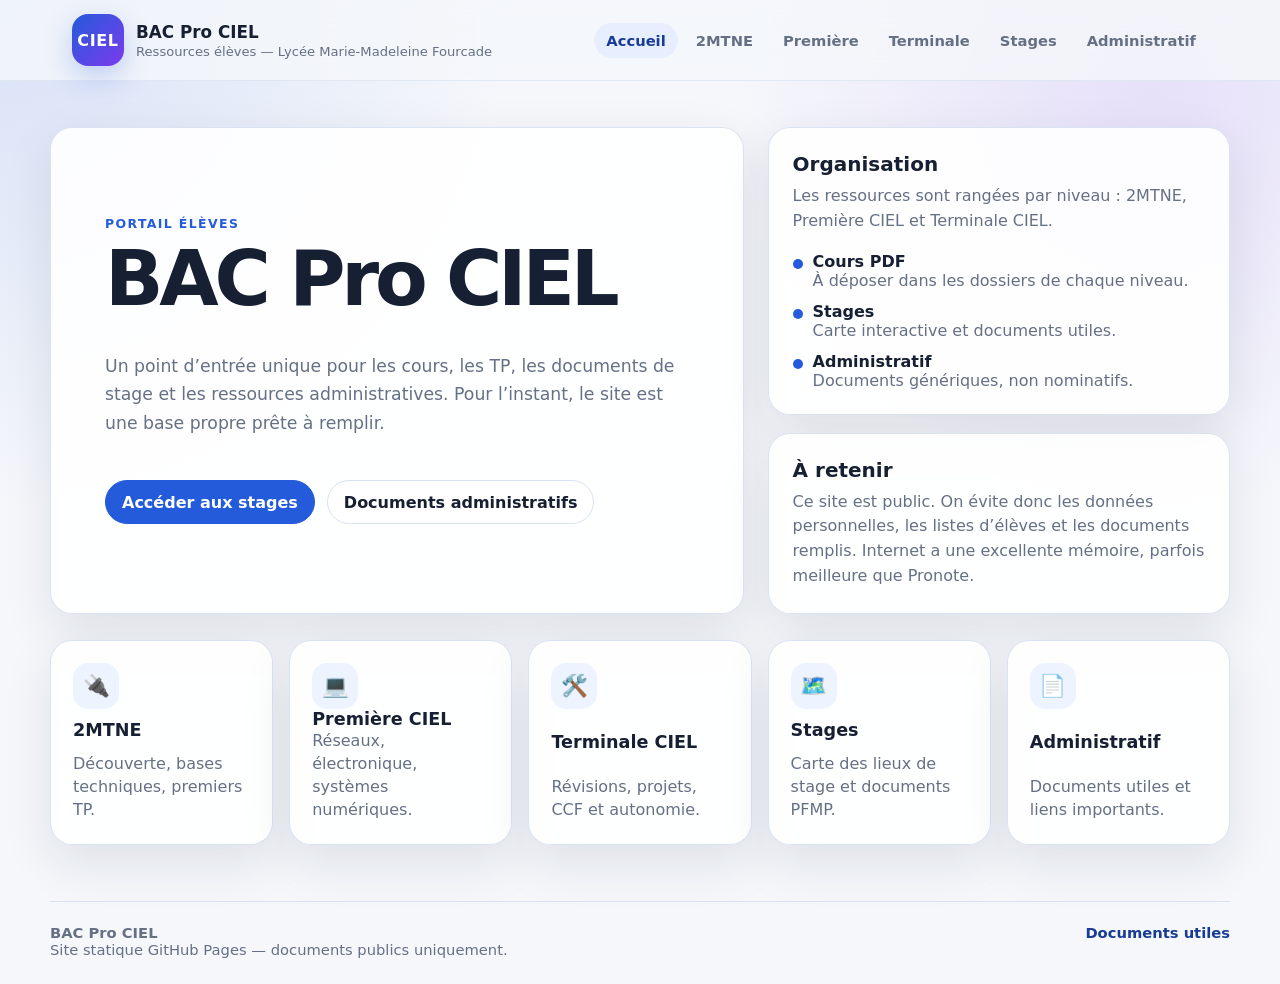
==== commit f673ae6c: "Update index.html" ====
--- a/index.html
+++ b/index.html
@@ -1,675 +1,79 @@
 <!DOCTYPE html>
-<html lang="fr">
+<html lang="fr" data-section="accueil">
 <head>
-  <meta charset="UTF-8">
-  <meta name="viewport" content="width=device-width, initial-scale=1">
-  <meta name="description" content="11 exercices progressifs pour découvrir les bases de Python : affichage, variables, calculs, conditions, saisie et boucles.">
-  <title>Exercices Python — Débutant</title>
-  <style>
-    :root {
-      --bg: #f4f7fb;
-      --surface: #ffffff;
-      --text: #182230;
-      --muted: #5b6878;
-      --primary: #2457c5;
-      --primary-dark: #173e91;
-      --border: #dce4ef;
-      --code-bg: #101827;
-      --code-text: #e7edf7;
-      --accent: #e8efff;
-      --warning-bg: #fff7df;
-      --warning-border: #e7b94b;
-      --shadow: 0 8px 28px rgba(25, 45, 80, .07);
-    }
-
-    * { box-sizing: border-box; }
-    html { scroll-behavior: smooth; }
-    body {
-      margin: 0;
-      background: var(--bg);
-      color: var(--text);
-      font: 16px/1.65 system-ui, -apple-system, BlinkMacSystemFont, "Segoe UI", sans-serif;
-    }
-    a { color: var(--primary); }
-    .site-header {
-      background: linear-gradient(135deg, #153779, #2866d8);
-      color: #fff;
-      padding: 18px 22px;
-    }
-    .header-inner, main, .site-footer {
-      width: min(100% - 32px, 960px);
-      margin-inline: auto;
-    }
-    .header-inner {
-      display: flex;
-      align-items: center;
-      justify-content: space-between;
-      gap: 16px;
-    }
-    .brand {
-      color: #fff;
-      text-decoration: none;
-      font-weight: 750;
-      letter-spacing: .2px;
-    }
-    .back-link {
-      color: #fff;
-      border: 1px solid rgba(255,255,255,.55);
-      border-radius: 999px;
-      padding: 7px 13px;
-      text-decoration: none;
-      font-size: .92rem;
-      white-space: nowrap;
-    }
-    .back-link:hover { background: rgba(255,255,255,.12); }
-    .hero {
-      padding: 44px 0 30px;
-    }
-    .eyebrow {
-      display: inline-block;
-      background: var(--accent);
-      color: var(--primary-dark);
-      border-radius: 999px;
-      padding: 4px 11px;
-      font-size: .82rem;
-      font-weight: 750;
-      letter-spacing: .04em;
-      text-transform: uppercase;
-    }
-    h1 {
-      margin: 12px 0 8px;
-      font-size: clamp(2rem, 5vw, 3rem);
-      line-height: 1.12;
-      letter-spacing: -.04em;
-    }
-    .hero p { max-width: 680px; color: var(--muted); margin: 0; font-size: 1.08rem; }
-    .progress-note {
-      display: flex;
-      flex-wrap: wrap;
-      gap: 10px;
-      margin-top: 22px;
-    }
-    .pill {
-      background: var(--surface);
-      border: 1px solid var(--border);
-      border-radius: 999px;
-      padding: 6px 12px;
-      color: var(--muted);
-      font-size: .9rem;
-    }
-    .contents {
-      background: var(--surface);
-      border: 1px solid var(--border);
-      border-radius: 16px;
-      padding: 20px;
-      box-shadow: var(--shadow);
-      margin-bottom: 26px;
-    }
-    .contents h2 { margin: 0 0 12px; font-size: 1.1rem; }
-    .contents-list {
-      display: grid;
-      grid-template-columns: repeat(auto-fit, minmax(210px, 1fr));
-      gap: 8px 20px;
-      margin: 0;
-      padding-left: 20px;
-    }
-    .contents-list li { padding: 2px 0; }
-    .contents-list a { text-decoration: none; }
-    .contents-list a:hover { text-decoration: underline; }
-    .section-heading {
-      margin: 34px 0 14px;
-      font-size: 1.5rem;
-      letter-spacing: -.02em;
-    }
-    .exercise {
-      background: var(--surface);
-      border: 1px solid var(--border);
-      border-radius: 16px;
-      box-shadow: var(--shadow);
-      margin: 14px 0;
-      overflow: hidden;
-      scroll-margin-top: 16px;
-    }
-    .exercise summary {
-      display: flex;
-      align-items: center;
-      gap: 13px;
-      padding: 18px 20px;
-      cursor: pointer;
-      list-style: none;
-      font-size: 1.08rem;
-      font-weight: 750;
-    }
-    .exercise summary::-webkit-details-marker { display: none; }
-    .exercise summary::after {
-      content: "+";
-      margin-left: auto;
-      color: var(--primary);
-      font-size: 1.5rem;
-      font-weight: 500;
-      line-height: 1;
-    }
-    .exercise[open] summary::after { content: "−"; }
-    .exercise summary:hover { background: #f8faff; }
-    .number {
-      display: inline-grid;
-      place-items: center;
-      flex: 0 0 38px;
-      width: 38px;
-      height: 38px;
-      border-radius: 12px;
-      background: var(--accent);
-      color: var(--primary-dark);
-      font-size: .95rem;
-    }
-    .exercise-content {
-      border-top: 1px solid var(--border);
-      padding: 20px;
-    }
-    .usage {
-      display: inline-block;
-      color: var(--primary-dark);
-      background: #eef3ff;
-      border-radius: 7px;
-      padding: 3px 9px;
-      font-size: .9rem;
-      font-weight: 700;
-      margin-bottom: 10px;
-    }
-    p { margin: 9px 0 13px; }
-    h3 { margin: 20px 0 8px; font-size: 1rem; }
-    pre {
-      overflow-x: auto;
-      background: var(--code-bg);
-      color: var(--code-text);
-      border-radius: 10px;
-      padding: 14px 16px;
-      margin: 10px 0 16px;
-      font: .93rem/1.6 Consolas, "Cascadia Code", "Courier New", monospace;
-      tab-size: 4;
-    }
-    code {
-      font-family: Consolas, "Cascadia Code", "Courier New", monospace;
-      font-size: .94em;
-    }
-    p code, li code {
-      background: #edf1f7;
-      border-radius: 4px;
-      padding: 2px 5px;
-      color: #26364d;
-    }
-    .task {
-      margin-top: 17px;
-      padding: 15px 17px;
-      background: #f4f8ff;
-      border-left: 4px solid var(--primary);
-      border-radius: 0 10px 10px 0;
-    }
-    .task strong { display: block; margin-bottom: 5px; }
-    .task p:last-child, .task ul:last-child { margin-bottom: 0; }
-    .warning {
-      background: var(--warning-bg);
-      border-left-color: var(--warning-border);
-    }
-    .output-label {
-      font-size: .82rem;
-      font-weight: 750;
-      color: var(--muted);
-      text-transform: uppercase;
-      letter-spacing: .05em;
-      margin: 4px 0;
-    }
-    .site-footer {
-      color: var(--muted);
-      text-align: center;
-      padding: 34px 0 42px;
-      font-size: .9rem;
-    }
-    @media (max-width: 560px) {
-      .header-inner { align-items: flex-start; flex-direction: column; }
-      .hero { padding-top: 32px; }
-      .exercise summary { padding: 15px; gap: 10px; }
-      .exercise-content { padding: 16px; }
-      .contents { padding: 16px; }
-    }
-    @media print {
-      body { background: #fff; }
-      .site-header, .back-link, .contents, .site-footer { display: none; }
-      main { width: 100%; }
-      .hero { padding: 10px 0 20px; }
-      .exercise { box-shadow: none; break-inside: avoid; }
-      .exercise summary::after { display: none; }
-      details.exercise > .exercise-content { display: block; }
-      .exercise:not([open]) > .exercise-content { display: block; }
-    }
-  </style>
+  <meta charset="utf-8" />
+  <meta name="viewport" content="width=device-width, initial-scale=1" />
+  <title>Accueil — BAC Pro CIEL</title>
+  <meta name="description" content="Portail de ressources pour les élèves du BAC Pro CIEL." />
+  <link rel="icon" href="assets/img/favicon.svg" type="image/svg+xml" />
+  <link rel="stylesheet" href="assets/css/style.css" />
 </head>
 <body>
   <header class="site-header">
-    <div class="header-inner">
-      <a class="brand" href="../index.html">BonaliProf · Ressources pédagogiques</a>
-      <a class="back-link" href="../index.html">← Retour au site</a>
+  <div class="header-inner">
+    <a class="brand" href="index.html" aria-label="Retour à l'accueil">
+      <span class="brand-mark">CIEL</span>
+      <span>
+        <strong>BAC Pro CIEL</strong>
+        <small>Ressources élèves — Lycée Marie-Madeleine Fourcade</small>
+      </span>
+    </a>
+    
+<nav class="site-nav" aria-label="Navigation principale">
+  <a href="index.html" data-section="accueil">Accueil</a>
+  <a href="2mtne/index.html" data-section="2mtne">2MTNE</a>
+  <a href="premiere/index.html" data-section="premiere">Première</a>
+  <a href="terminale/index.html" data-section="terminale">Terminale</a>
+  <a href="stages/index.html" data-section="stages">Stages</a>
+  <a href="administratif/index.html" data-section="administratif">Administratif</a>
+</nav>
+  </div>
+</header>
+  <main class="page-shell">
+    
+<section class="hero">
+  <div class="hero-card">
+    <div class="eyebrow">Portail élèves</div>
+    <h1>BAC Pro CIEL</h1>
+    <p>Un point d’entrée unique pour les cours, les TP, les documents de stage et les ressources administratives. Pour l’instant, le site est une base propre prête à remplir.</p>
+    <div class="hero-actions">
+      <a class="btn primary" href="stages/index.html">Accéder aux stages</a>
+      <a class="btn" href="administratif/index.html">Documents administratifs</a>
     </div>
-  </header>
+  </div>
+  <aside class="hero-side">
+    <div class="panel-card">
+      <h2>Organisation</h2>
+      <p>Les ressources sont rangées par niveau : 2MTNE, Première CIEL et Terminale CIEL.</p>
+      <div class="status-list">
+        <div class="status-item"><span class="dot"></span><span><strong>Cours PDF</strong><br>À déposer dans les dossiers de chaque niveau.</span></div>
+        <div class="status-item"><span class="dot"></span><span><strong>Stages</strong><br>Carte interactive et documents utiles.</span></div>
+        <div class="status-item"><span class="dot"></span><span><strong>Administratif</strong><br>Documents génériques, non nominatifs.</span></div>
+      </div>
+    </div>
+    <div class="panel-card">
+      <h2>À retenir</h2>
+      <p>Ce site est public. On évite donc les données personnelles, les listes d’élèves et les documents remplis. Internet a une excellente mémoire, parfois meilleure que Pronote.</p>
+    </div>
+  </aside>
+</section>
 
-  <main>
-    <section class="hero">
-      <span class="eyebrow">Python · Niveau débutant</span>
-      <h1>Exercices Python</h1>
-      <p>Onze exercices progressifs pour découvrir les bases de Python. Lis l'explication, observe l'exemple, puis réalise le travail demandé sans recopier simplement l'exemple.</p>
-      <div class="progress-note">
-        <span class="pill">11 exercices</span>
-        <span class="pill">Du plus simple au plus complet</span>
-        <span class="pill">Affichage · Variables · Conditions · Boucles</span>
-      </div>
-    </section>
+<section class="grid-cards" aria-label="Accès rapides">
+  <a class="quick-card" href="2mtne/index.html"><div class="icon-bubble">🔌</div><strong>2MTNE</strong><span>Découverte, bases techniques, premiers TP.</span></a>
+  <a class="quick-card" href="premiere/index.html"><div class="icon-bubble">💻</div><strong>Première CIEL</strong><span>Réseaux, électronique, systèmes numériques.</span></a>
+  <a class="quick-card" href="terminale/index.html"><div class="icon-bubble">🛠️</div><strong>Terminale CIEL</strong><span>Révisions, projets, CCF et autonomie.</span></a>
+  <a class="quick-card" href="stages/index.html"><div class="icon-bubble">🗺️</div><strong>Stages</strong><span>Carte des lieux de stage et documents PFMP.</span></a>
+  <a class="quick-card" href="administratif/index.html"><div class="icon-bubble">📄</div><strong>Administratif</strong><span>Documents utiles et liens importants.</span></a>
+</section>
 
-    <nav class="contents" aria-label="Sommaire des exercices">
-      <h2>Sommaire</h2>
-      <ol class="contents-list">
-        <li><a href="#exercice-1">Afficher du texte</a></li>
-        <li><a href="#exercice-2">Les variables</a></li>
-        <li><a href="#exercice-3">Faire des calculs</a></li>
-        <li><a href="#exercice-4">Tester une valeur</a></li>
-        <li><a href="#exercice-5">Sinon</a></li>
-        <li><a href="#exercice-6">Demander une information</a></li>
-        <li><a href="#exercice-7">Demander un nombre</a></li>
-        <li><a href="#exercice-8">Comparer des nombres</a></li>
-        <li><a href="#exercice-9">Plusieurs possibilités</a></li>
-        <li><a href="#exercice-10">Répéter une instruction</a></li>
-        <li><a href="#exercice-11">Table de multiplication</a></li>
-        <li><a href="#exercice-12">Calculer une moyenne</a></li>
-        <li><a href="#exercice-13">Vérifier une plage de valeurs</a></li>
-        <li><a href="#exercice-14">Compter avec un pas différent</a></li>
-        <li><a href="#exercice-15">Additionner plusieurs nombres</a></li>
-        <li><a href="#exercice-16">Répéter jusqu’à obtenir une bonne réponse</a></li>
-        <li><a href="#exercice-17">Compter les nombres pairs</a></li>
-        <li><a href="#exercice-18">Créer une fonction</a></li>
-        <li><a href="#exercice-19">Utiliser une liste</a></li>
-        <li><a href="#exercice-20">Mini-projet — Calculatrice simple</a></li>
-      </ol>
-    </nav>
-
-    <h2 class="section-heading">Les exercices</h2>
-
-    <details class="exercise" id="exercice-1" open>
-      <summary><span class="number">1</span> Afficher du texte</summary>
-      <div class="exercise-content">
-        <span class="usage">À utiliser : <code>print()</code></span>
-        <p>La commande <code>print()</code> permet d'afficher quelque chose à l'écran.</p>
-        <h3>Exemple</h3>
-        <pre><code>print("Salut")</code></pre>
-        <div class="output-label">Affiche</div>
-        <pre><code>Salut</code></pre>
-        <div class="task">
-          <strong>À faire</strong>
-          <p>Écrivez un programme qui affiche exactement les deux lignes suivantes :</p>
-          <pre><code>Bonjour
-Je découvre Python !</code></pre>
-        </div>
-      </div>
-    </details>
-
-    <details class="exercise" id="exercice-2">
-      <summary><span class="number">2</span> Les variables</summary>
-      <div class="exercise-content">
-        <span class="usage">À utiliser : une variable</span>
-        <p>Une variable permet de stocker une information pour pouvoir la réutiliser.</p>
-        <h3>Exemple</h3>
-        <pre><code>ville = "Marseille"
-print(ville)</code></pre>
-        <div class="output-label">Affiche</div>
-        <pre><code>Marseille</code></pre>
-        <div class="task">
-          <strong>À faire</strong>
-          <ol>
-            <li>Créez une variable <code>prenom</code> contenant votre prénom, puis affichez-la.</li>
-            <li>Créez une variable <code>age</code> contenant votre âge, puis affichez-la.</li>
-          </ol>
-        </div>
-      </div>
-    </details>
-
-    <details class="exercise" id="exercice-3">
-      <summary><span class="number">3</span> Faire des calculs</summary>
-      <div class="exercise-content">
-        <span class="usage">À utiliser : <code>+</code>, <code>-</code>, <code>*</code> et <code>/</code></span>
-        <p>Python peut effectuer des calculs avec des nombres stockés dans des variables.</p>
-        <h3>Exemple</h3>
-        <pre><code>a = 8
-b = 2
-print(a + b)</code></pre>
-        <div class="output-label">Affiche</div>
-        <pre><code>10</code></pre>
-        <div class="task">
-          <strong>À faire</strong>
-          <p>Créez les deux variables suivantes :</p>
-          <pre><code>a = 20
-b = 5</code></pre>
-          <p>Affichez ensuite :</p>
-          <ul>
-            <li>l'addition de <code>a</code> et <code>b</code> ;</li>
-            <li>la soustraction de <code>b</code> à <code>a</code> ;</li>
-            <li>la multiplication de <code>a</code> par <code>b</code> ;</li>
-            <li>la division de <code>a</code> par <code>b</code>.</li>
-          </ul>
-        </div>
-      </div>
-    </details>
-
-    <details class="exercise" id="exercice-4">
-      <summary><span class="number">4</span> Tester une valeur</summary>
-      <div class="exercise-content">
-        <span class="usage">À utiliser : <code>if</code> et <code>==</code></span>
-        <p><code>if</code> permet d'exécuter une instruction seulement si une condition est vraie. L'opérateur <code>==</code> vérifie si deux valeurs sont égales.</p>
-        <h3>Exemple</h3>
-        <pre><code>x = 3
-
-if x == 3:
-    print("Bravo")</code></pre>
-        <div class="output-label">Affiche</div>
-        <pre><code>Bravo</code></pre>
-        <div class="task warning">
-          <strong>Attention à la différence</strong>
-          <p><code>x = 3</code> donne la valeur 3 à la variable <code>x</code>.</p>
-          <p><code>x == 3</code> vérifie si la valeur de <code>x</code> est égale à 3.</p>
-        </div>
-        <div class="task">
-          <strong>À faire</strong>
-          <p>Créez une variable <code>nombre</code> contenant <code>10</code>. Si <code>nombre</code> est égal à <code>10</code>, affichez :</p>
-          <pre><code>Le nombre est bien égal à 10</code></pre>
-        </div>
-      </div>
-    </details>
-
-    <details class="exercise" id="exercice-5">
-      <summary><span class="number">5</span> Sinon</summary>
-      <div class="exercise-content">
-        <span class="usage">À utiliser : <code>if</code> et <code>else</code></span>
-        <p><code>else</code> permet d'indiquer ce qui doit se passer lorsque la condition du <code>if</code> est fausse.</p>
-        <h3>Exemple</h3>
-        <pre><code>age = 20
-
-if age >= 18:
-    print("Majeur")
-else:
-    print("Mineur")</code></pre>
-        <div class="task">
-          <strong>À faire</strong>
-          <p>Créez une variable :</p>
-          <pre><code>temperature = 25</code></pre>
-          <p>Si la température est strictement supérieure à <code>20</code>, affichez <code>Il fait chaud</code>. Sinon, affichez <code>Il fait froid</code>.</p>
-        </div>
-      </div>
-    </details>
-
-    <details class="exercise" id="exercice-6">
-      <summary><span class="number">6</span> Demander une information</summary>
-      <div class="exercise-content">
-        <span class="usage">À utiliser : <code>input()</code></span>
-        <p><code>input()</code> permet de demander à l'utilisateur de saisir une information au clavier. La réponse est récupérée sous forme de texte.</p>
-        <h3>Exemple</h3>
-        <pre><code>prenom = input("Quel est ton prénom ? ")
-print("Bonjour", prenom)</code></pre>
-        <div class="output-label">Exemple d'affichage</div>
-        <pre><code>Quel est ton prénom ? Lucas
-Bonjour Lucas</code></pre>
-        <div class="task">
-          <strong>À faire</strong>
-          <p>Demandez à l'utilisateur son prénom et sa ville. Affichez ensuite une phrase comme celle-ci :</p>
-          <pre><code>Bonjour Lucas, tu habites à Gardanne.</code></pre>
-        </div>
-      </div>
-    </details>
-
-    <details class="exercise" id="exercice-7">
-      <summary><span class="number">7</span> Demander un nombre</summary>
-      <div class="exercise-content">
-        <span class="usage">À utiliser : <code>int()</code> et <code>input()</code></span>
-        <p><code>input()</code> récupère du texte. Pour obtenir un nombre entier que l'on peut utiliser dans un calcul, on peut convertir la réponse avec <code>int()</code>.</p>
-        <h3>Exemple</h3>
-        <pre><code>age = int(input("Quel âge as-tu ? "))
-print(age + 1)</code></pre>
-        <div class="task">
-          <strong>À faire</strong>
-          <p>Demandez deux nombres à l'utilisateur, puis affichez leur addition.</p>
-        </div>
-        <div class="output-label">Exemple de saisie et de résultat</div>
-        <pre><code>Premier nombre : 10
-Deuxième nombre : 5
-Résultat : 15</code></pre>
-      </div>
-    </details>
-
-    <details class="exercise" id="exercice-8">
-      <summary><span class="number">8</span> Comparer des nombres</summary>
-      <div class="exercise-content">
-        <span class="usage">À utiliser : <code>&gt;</code>, <code>&lt;</code>, <code>&gt;=</code>, <code>&lt;=</code></span>
-        <p>Ces opérateurs permettent de comparer des nombres : supérieur à, inférieur à, supérieur ou égal à, inférieur ou égal à.</p>
-        <h3>Exemple</h3>
-        <pre><code>nombre = 15
-
-if nombre > 10:
-    print("Plus grand que 10")</code></pre>
-        <div class="task">
-          <strong>À faire</strong>
-          <p>Demandez l'âge de l'utilisateur.</p>
-          <ul>
-            <li>S'il a <strong>18 ans ou plus</strong>, affichez <code>Vous êtes majeur.</code></li>
-            <li>Sinon, affichez <code>Vous êtes mineur.</code></li>
-          </ul>
-        </div>
-      </div>
-    </details>
-
-    <details class="exercise" id="exercice-9">
-      <summary><span class="number">9</span> Plusieurs possibilités</summary>
-      <div class="exercise-content">
-        <span class="usage">À utiliser : <code>if</code>, <code>elif</code> et <code>else</code></span>
-        <p><code>elif</code> permet de tester une autre condition lorsque les précédentes sont fausses.</p>
-        <h3>Exemple</h3>
-        <pre><code>nombre = 5
-
-if nombre > 5:
-    print("Grand")
-elif nombre == 5:
-    print("Égal à 5")
-else:
-    print("Petit")</code></pre>
-        <div class="task">
-          <strong>À faire</strong>
-          <p>Demandez une note sur 20, puis affichez le résultat correspondant :</p>
-          <ul>
-            <li>note inférieure à 10 : <strong>Insuffisant</strong> ;</li>
-            <li>note de 10 à 13 inclus : <strong>Moyen</strong> ;</li>
-            <li>note de 14 à 16 inclus : <strong>Bien</strong> ;</li>
-            <li>note de 17 à 20 : <strong>Très bien</strong>.</li>
-          </ul>
-        </div>
-      </div>
-    </details>
-
-    <details class="exercise" id="exercice-10">
-      <summary><span class="number">10</span> Répéter une instruction</summary>
-      <div class="exercise-content">
-        <span class="usage">À utiliser : <code>for</code> et <code>range()</code></span>
-        <p>Une boucle <code>for</code> permet de répéter des instructions. Avec <code>range(5)</code>, la boucle se répète cinq fois.</p>
-        <h3>Exemple</h3>
-        <pre><code>for i in range(5):
-    print("Bonjour")</code></pre>
-        <div class="output-label">Affiche cinq fois</div>
-        <pre><code>Bonjour
-Bonjour
-Bonjour
-Bonjour
-Bonjour</code></pre>
-        <div class="task">
-          <strong>À faire</strong>
-          <p>Utilisez une boucle pour afficher les nombres de 1 à 10, un nombre par ligne :</p>
-          <pre><code>1
-2
-3
-4
-5
-6
-7
-8
-9
-10</code></pre>
-        </div>
-      </div>
-    </details>
-
-    <details class="exercise" id="exercice-11">
-      <summary><span class="number">11</span> Table de multiplication</summary>
-      <div class="exercise-content">
-        <span class="usage">À utiliser : <code>for</code>, <code>range()</code> et <code>*</code></span>
-        <p>On peut utiliser la variable de la boucle dans un calcul. Avec <code>range(1, 4)</code>, la boucle prend successivement les valeurs 1, 2 et 3.</p>
-        <h3>Exemple</h3>
-        <pre><code>for i in range(1, 4):
-    print(i * 2)</code></pre>
-        <div class="output-label">Affiche</div>
-        <pre><code>2
-4
-6</code></pre>
-        <div class="task">
-          <strong>À faire</strong>
-          <p>Demandez un nombre à l'utilisateur, puis affichez sa table de multiplication de <strong>1 à 10</strong>.</p>
-          <p>Pour le nombre <code>5</code>, le programme devra afficher :</p>
-          <pre><code>5 x 1 = 5
-5 x 2 = 10
-5 x 3 = 15
-...
-5 x 10 = 50</code></pre>
-        </div>
-      </div>
-    </details>
-
-    <details class="exercise" id="exercice-12">
-      <summary><span class="number">12</span> Calculer une moyenne</summary>
-      <div class="exercise-content">
-        <span class="usage">À utiliser : variables, <code>input()</code>, <code>float()</code> et calculs</span>
-        <p>La fonction <code>float()</code> permet de convertir une saisie en nombre décimal, par exemple <code>12.5</code>.</p>
-        <h3>Exemple</h3><pre><code>note = float(input("Quelle est ta note ? "))
-print(note)</code></pre>
-        <div class="task"><strong>À faire</strong><p>Demandez à l'utilisateur trois notes, puis calculez et affichez leur moyenne.</p><p>Exemple : pour les notes 12, 14 et 16, la moyenne doit être 14.</p></div>
-      </div>
-    </details>
-    <details class="exercise" id="exercice-13">
-      <summary><span class="number">13</span> Vérifier une plage de valeurs</summary>
-      <div class="exercise-content">
-        <span class="usage">À utiliser : <code>if</code>, <code>elif</code>, <code>else</code>, <code>&lt;</code> et <code>&gt;</code></span>
-        <p>Une condition peut permettre de vérifier qu'une valeur reste dans un intervalle donné.</p>
-        <h3>Exemple</h3><pre><code>temperature = 22
-
-if temperature &lt; 0:
-    print("Température négative")
-elif temperature &lt;= 30:
-    print("Température habituelle")
-else:
-    print("Température élevée")</code></pre>
-        <div class="task"><strong>À faire</strong><p>Demandez une note sur 20. Si elle est inférieure à 0 ou supérieure à 20, affichez <code>Note invalide</code>. Sinon, affichez <code>Note valide</code>.</p></div>
-      </div>
-    </details>
-    <details class="exercise" id="exercice-14">
-      <summary><span class="number">14</span> Compter avec un pas différent</summary>
-      <div class="exercise-content">
-        <span class="usage">À utiliser : <code>for</code> et <code>range()</code></span>
-        <p>La fonction <code>range()</code> peut recevoir un troisième paramètre qui indique le pas entre deux valeurs.</p>
-        <h3>Exemple</h3><pre><code>for i in range(0, 11, 2):
-    print(i)</code></pre>
-        <div class="output-label">Affiche</div><pre><code>0
-2
-4
-6
-8
-10</code></pre>
-        <div class="task"><strong>À faire</strong><p>Utilisez une boucle pour afficher les nombres pairs de 2 à 20 inclus.</p></div>
-      </div>
-    </details>
-    <details class="exercise" id="exercice-15">
-      <summary><span class="number">15</span> Additionner plusieurs nombres</summary>
-      <div class="exercise-content">
-        <span class="usage">À utiliser : variable, <code>for</code>, <code>range()</code> et <code>+</code></span>
-        <p>Une variable peut conserver un total qui évolue au fil d'une boucle.</p>
-        <h3>Exemple</h3><pre><code>total = 0
-
-for i in range(1, 4):
-    total = total + i
-
-print(total)</code></pre>
-        <div class="output-label">Affiche</div><pre><code>6</code></pre>
-        <div class="task"><strong>À faire</strong><p>Calculez et affichez la somme de tous les nombres entiers de 1 à 100.</p><p>Conseil : créez une variable <code>total</code> initialisée à 0, puis ajoutez chaque nombre au total dans la boucle.</p></div>
-      </div>
-    </details>
-    <details class="exercise" id="exercice-16">
-      <summary><span class="number">16</span> Répéter jusqu’à obtenir une bonne réponse</summary>
-      <div class="exercise-content">
-        <span class="usage">À utiliser : <code>while</code>, <code>input()</code> et <code>if</code></span>
-        <p>La boucle <code>while</code> répète des instructions tant qu'une condition est vraie.</p>
-        <h3>Exemple</h3><pre><code>reponse = ""
-
-while reponse != "oui":
-    reponse = input("Écris oui pour continuer : ")
-
-print("Merci !")</code></pre>
-        <div class="task"><strong>À faire</strong><p>Demandez un mot de passe à l'utilisateur. Tant qu'il ne saisit pas <code>python123</code>, redemandez le mot de passe. Lorsqu'il saisit le bon mot de passe, affichez <code>Accès autorisé</code>.</p><p>Attention : la boucle doit pouvoir se terminer lorsque la bonne réponse est saisie.</p></div>
-      </div>
-    </details>
-    <details class="exercise" id="exercice-17">
-      <summary><span class="number">17</span> Compter les nombres pairs</summary>
-      <div class="exercise-content">
-        <span class="usage">À utiliser : boucle, <code>%</code>, <code>if</code> et compteur</span>
-        <p>L'opérateur <code>%</code> donne le reste d'une division. Un nombre est pair si le reste de sa division par 2 est égal à 0.</p>
-        <h3>Exemple</h3><pre><code>nombre = 8
-
-if nombre % 2 == 0:
-    print("Nombre pair")</code></pre>
-        <div class="task"><strong>À faire</strong><p>Parcourez les nombres de 1 à 20. Comptez combien sont pairs, puis affichez le résultat final.</p><p>Conseil : utilisez une variable <code>compteur</code> initialisée à 0 et augmentez-la de 1 chaque fois que vous trouvez un nombre pair.</p></div>
-      </div>
-    </details>
-    <details class="exercise" id="exercice-18">
-      <summary><span class="number">18</span> Créer une fonction</summary>
-      <div class="exercise-content">
-        <span class="usage">À utiliser : <code>def</code> et <code>return</code></span>
-        <p>Une fonction regroupe des instructions que l'on peut réutiliser. <code>return</code> renvoie le résultat calculé.</p>
-        <h3>Exemple</h3><pre><code>def double(nombre):
-    return nombre * 2
-
-print(double(4))</code></pre>
-        <div class="output-label">Affiche</div><pre><code>8</code></pre>
-        <div class="task"><strong>À faire</strong><p>Créez une fonction appelée <code>carre</code> qui reçoit un nombre et renvoie son carré. Appelez cette fonction avec le nombre 6, puis affichez le résultat.</p></div>
-      </div>
-    </details>
-    <details class="exercise" id="exercice-19">
-      <summary><span class="number">19</span> Utiliser une liste</summary>
-      <div class="exercise-content">
-        <span class="usage">À utiliser : liste, indices, <code>for</code> et <code>len()</code></span>
-        <p>Une liste permet de stocker plusieurs valeurs dans une seule variable. Le premier élément se trouve à l'indice 0.</p>
-        <h3>Exemple</h3><pre><code>fruits = ["pomme", "poire", "banane"]
-print(fruits[0])</code></pre>
-        <div class="output-label">Affiche</div><pre><code>pomme</code></pre>
-        <div class="task"><strong>À faire</strong><p>Créez une liste contenant cinq prénoms. Utilisez une boucle pour afficher chaque prénom, un par ligne.</p><p>Ensuite, affichez le nombre de prénoms présents dans la liste avec <code>len()</code>.</p></div>
-      </div>
-    </details>
-    <details class="exercise" id="exercice-20">
-      <summary><span class="number">20</span> Mini-projet — Calculatrice simple</summary>
-      <div class="exercise-content">
-        <span class="usage">À utiliser : variables, <code>input()</code>, <code>float()</code>, conditions et calculs</span>
-        <p>Pour ce dernier exercice, vous allez combiner plusieurs notions vues précédemment afin de réaliser un petit programme complet.</p>
-        <div class="task"><strong>À faire</strong><ol><li>Demandez à l'utilisateur un premier nombre.</li><li>Demandez un deuxième nombre.</li><li>Demandez l'opération à effectuer : <code>+</code>, <code>-</code>, <code>*</code> ou <code>/</code>.</li><li>Utilisez <code>if</code>, <code>elif</code> et <code>else</code> pour choisir le calcul à effectuer.</li><li>Affichez le résultat du calcul.</li><li>Si l'utilisateur choisit la division et que le deuxième nombre vaut 0, affichez un message d'erreur au lieu d'effectuer la division.</li></ol></div>
-        <div class="output-label">Exemple d'utilisation</div><pre><code>Premier nombre : 12
-Deuxième nombre : 4
-Opération (+, -, *, /) : /
-Résultat : 3.0</code></pre><p>Essayez plusieurs opérations et vérifiez aussi le cas d'une division par zéro.</p>
-      </div>
-    </details>
-
-    <p style="text-align:center; margin:30px 0 0; color:var(--muted);">Conseil : teste ton programme après chaque modification et vérifie que l'affichage correspond à la consigne.</p>
   </main>
-
   <footer class="site-footer">
-    Ressources pédagogiques · Python débutant
-  </footer>
+  <div>
+    <strong>BAC Pro CIEL</strong><br>
+    <span>Site statique GitHub Pages — documents publics uniquement.</span>
+  </div>
+  <a href="administratif/index.html">Documents utiles</a>
+</footer>
+<script src="assets/js/site.js"></script>
 </body>
 </html>
--- a/assets/css/style.css
+++ b/assets/css/style.css
@@ -0,0 +1,355 @@
+
+:root {
+  --bg: #f5f7fb;
+  --panel: #ffffff;
+  --panel-soft: #eef4ff;
+  --text: #172033;
+  --muted: #667085;
+  --border: #d9e2f1;
+  --primary: #245bdb;
+  --primary-dark: #183c95;
+  --accent: #7c3aed;
+  --good: #0f766e;
+  --warning: #b45309;
+  --shadow: 0 18px 50px rgba(22, 32, 51, .10);
+  --radius: 22px;
+}
+* { box-sizing: border-box; }
+html { scroll-behavior: smooth; }
+body {
+  margin: 0;
+  font-family: Inter, ui-sans-serif, system-ui, -apple-system, BlinkMacSystemFont, "Segoe UI", sans-serif;
+  color: var(--text);
+  background:
+    radial-gradient(circle at top left, rgba(36, 91, 219, .14), transparent 32rem),
+    radial-gradient(circle at 90% 10%, rgba(124, 58, 237, .12), transparent 26rem),
+    var(--bg);
+  min-height: 100vh;
+}
+a { color: inherit; }
+.site-header {
+  position: sticky;
+  top: 0;
+  z-index: 20;
+  background: rgba(245, 247, 251, .82);
+  backdrop-filter: blur(16px);
+  border-bottom: 1px solid rgba(217, 226, 241, .75);
+}
+.header-inner {
+  max-width: 1180px;
+  margin: 0 auto;
+  padding: 14px 22px;
+  display: flex;
+  align-items: center;
+  justify-content: space-between;
+  gap: 22px;
+}
+.brand {
+  display: inline-flex;
+  align-items: center;
+  gap: 12px;
+  text-decoration: none;
+  min-width: 260px;
+}
+.brand-mark {
+  width: 52px;
+  height: 52px;
+  border-radius: 16px;
+  display: grid;
+  place-items: center;
+  color: white;
+  font-weight: 900;
+  letter-spacing: .04em;
+  background: linear-gradient(135deg, var(--primary), var(--accent));
+  box-shadow: 0 10px 28px rgba(36, 91, 219, .25);
+}
+.brand strong { display:block; font-size: 1.05rem; }
+.brand small { display:block; color: var(--muted); font-size: .82rem; margin-top: 2px; }
+.site-nav {
+  display: flex;
+  align-items: center;
+  gap: 6px;
+  flex-wrap: wrap;
+  justify-content: flex-end;
+}
+.site-nav a {
+  text-decoration: none;
+  padding: 9px 12px;
+  border-radius: 999px;
+  color: var(--muted);
+  font-weight: 650;
+  font-size: .92rem;
+}
+.site-nav a:hover,
+html[data-section="accueil"] .site-nav a[data-section="accueil"],
+html[data-section="2mtne"] .site-nav a[data-section="2mtne"],
+html[data-section="premiere"] .site-nav a[data-section="premiere"],
+html[data-section="terminale"] .site-nav a[data-section="terminale"],
+html[data-section="stages"] .site-nav a[data-section="stages"],
+html[data-section="administratif"] .site-nav a[data-section="administratif"] {
+  color: var(--primary-dark);
+  background: #e7efff;
+}
+.page-shell {
+  width: min(1180px, calc(100% - 32px));
+  margin: 0 auto;
+  padding: 34px 0 56px;
+}
+.hero {
+  display: grid;
+  grid-template-columns: 1.2fr .8fr;
+  gap: 24px;
+  align-items: stretch;
+  margin-top: 12px;
+}
+.hero-card, .panel-card, .resource-section, .quick-card {
+  background: rgba(255,255,255,.90);
+  border: 1px solid rgba(217,226,241,.95);
+  box-shadow: var(--shadow);
+  border-radius: var(--radius);
+}
+.hero-card {
+  padding: clamp(26px, 5vw, 54px);
+  min-height: 360px;
+  display: flex;
+  flex-direction: column;
+  justify-content: center;
+}
+.eyebrow {
+  color: var(--primary);
+  font-weight: 800;
+  text-transform: uppercase;
+  letter-spacing: .11em;
+  font-size: .78rem;
+  margin-bottom: 12px;
+}
+h1 {
+  font-size: clamp(2.2rem, 6vw, 5rem);
+  line-height: .95;
+  margin: 0 0 18px;
+  letter-spacing: -.055em;
+}
+.hero-card p, .lead {
+  color: var(--muted);
+  font-size: 1.08rem;
+  line-height: 1.65;
+  max-width: 780px;
+}
+.hero-actions {
+  display: flex;
+  flex-wrap: wrap;
+  gap: 12px;
+  margin-top: 26px;
+}
+.btn {
+  display: inline-flex;
+  align-items: center;
+  justify-content: center;
+  gap: 8px;
+  min-height: 44px;
+  padding: 11px 16px;
+  border-radius: 999px;
+  text-decoration: none;
+  font-weight: 750;
+  border: 1px solid var(--border);
+  background: white;
+  color: var(--text);
+}
+.btn.primary { background: var(--primary); color: white; border-color: var(--primary); }
+.btn:hover { transform: translateY(-1px); box-shadow: 0 10px 24px rgba(22,32,51,.10); }
+.hero-side { display: grid; gap: 18px; }
+.panel-card { padding: 24px; }
+.panel-card h2, .resource-section h2 { margin: 0 0 8px; font-size: 1.25rem; }
+.panel-card p { color: var(--muted); line-height: 1.55; margin: 0; }
+.status-list { display: grid; gap: 12px; margin-top: 18px; }
+.status-item { display: flex; gap: 10px; align-items: flex-start; color: var(--muted); }
+.status-item strong { color: var(--text); }
+.dot { width: 10px; height: 10px; border-radius: 999px; background: var(--primary); margin-top: 7px; flex: 0 0 auto; }
+.grid-cards {
+  display: grid;
+  grid-template-columns: repeat(5, minmax(0,1fr));
+  gap: 16px;
+  margin-top: 26px;
+}
+.quick-card {
+  min-height: 170px;
+  padding: 22px;
+  text-decoration: none;
+  display: flex;
+  flex-direction: column;
+  justify-content: space-between;
+  transition: transform .16s ease, box-shadow .16s ease, border-color .16s ease;
+}
+.quick-card:hover { transform: translateY(-3px); border-color: #b6c7ec; }
+.quick-card span { color: var(--muted); line-height: 1.45; }
+.quick-card strong { font-size: 1.1rem; }
+.icon-bubble {
+  width: 46px;
+  height: 46px;
+  border-radius: 15px;
+  display: grid;
+  place-items: center;
+  background: var(--panel-soft);
+  font-size: 1.35rem;
+}
+.page-title {
+  padding: 36px;
+  border-radius: var(--radius);
+  background: linear-gradient(135deg, rgba(36,91,219,.12), rgba(124,58,237,.10)), rgba(255,255,255,.88);
+  border: 1px solid var(--border);
+  box-shadow: var(--shadow);
+  margin-bottom: 24px;
+}
+.page-title h1 { font-size: clamp(2rem, 5vw, 3.8rem); }
+.page-title p { margin: 0; color: var(--muted); line-height: 1.6; max-width: 820px; }
+.section-grid {
+  display: grid;
+  grid-template-columns: repeat(2, minmax(0, 1fr));
+  gap: 18px;
+}
+.resource-section { padding: 24px; }
+.resource-section p { color: var(--muted); line-height: 1.6; }
+.file-list { display: grid; gap: 10px; margin-top: 16px; }
+.file-card {
+  display: flex;
+  align-items: center;
+  justify-content: space-between;
+  gap: 14px;
+  padding: 14px 15px;
+  border-radius: 16px;
+  background: #f8fbff;
+  border: 1px solid var(--border);
+  color: var(--muted);
+}
+.file-card strong { color: var(--text); }
+.file-card .tag {
+  border-radius: 999px;
+  background: #edf3ff;
+  color: var(--primary-dark);
+  font-weight: 750;
+  padding: 5px 9px;
+  font-size: .78rem;
+  white-space: nowrap;
+}
+.notice {
+  padding: 16px 18px;
+  border-radius: 18px;
+  background: #fff7ed;
+  border: 1px solid #fed7aa;
+  color: #7c2d12;
+  line-height: 1.55;
+  margin: 18px 0;
+}
+.notice.good { background: #ecfdf5; border-color: #a7f3d0; color: #064e3b; }
+.map-preview {
+  min-height: 520px;
+  border: 0;
+  width: 100%;
+  border-radius: 18px;
+  background: #e5e7eb;
+}
+.split {
+  display: grid;
+  grid-template-columns: .9fr 1.1fr;
+  gap: 18px;
+  align-items: start;
+}
+.site-footer {
+  width: min(1180px, calc(100% - 32px));
+  margin: 0 auto 26px;
+  padding: 22px 0 0;
+  border-top: 1px solid var(--border);
+  color: var(--muted);
+  display: flex;
+  justify-content: space-between;
+  gap: 18px;
+  font-size: .92rem;
+}
+.site-footer a { color: var(--primary-dark); font-weight: 750; text-decoration: none; }
+.checklist { padding-left: 1.2rem; color: var(--muted); line-height: 1.8; }
+.checklist strong { color: var(--text); }
+@media (max-width: 1000px) {
+  .hero, .split, .teacher-panel { grid-template-columns: 1fr; }
+  .grid-cards { grid-template-columns: repeat(2, minmax(0,1fr)); }
+  .section-grid { grid-template-columns: 1fr; }
+  .brand { min-width: auto; }
+}
+@media (max-width: 720px) {
+  .header-inner { align-items: flex-start; flex-direction: column; }
+  .teacher-grid { grid-template-columns: 1fr; }
+  .site-nav { justify-content: flex-start; }
+  .grid-cards { grid-template-columns: 1fr; }
+  .page-shell { width: min(100% - 22px, 1180px); padding-top: 20px; }
+  .hero-card, .page-title { padding: 24px; }
+  .site-footer { flex-direction: column; }
+  .map-preview { min-height: 420px; }
+}
+
+
+.teacher-panel {
+  display: grid;
+  grid-template-columns: .9fr 1.1fr;
+  gap: 18px;
+  align-items: stretch;
+  margin: 22px 0;
+  padding: 24px;
+  border-radius: var(--radius);
+  background: rgba(255,255,255,.92);
+  border: 1px solid var(--border);
+  box-shadow: var(--shadow);
+}
+.teacher-panel h2,
+.teacher-resource-title h2 { margin: 0 0 8px; font-size: 1.55rem; }
+.teacher-panel p,
+.teacher-resource-title p { margin: 0; color: var(--muted); line-height: 1.6; }
+.teacher-grid {
+  display: grid;
+  grid-template-columns: repeat(3, minmax(0, 1fr));
+  gap: 12px;
+}
+.teacher-card {
+  min-height: 112px;
+  padding: 18px;
+  border-radius: 18px;
+  text-decoration: none;
+  background: #f8fbff;
+  border: 1px solid var(--border);
+  display: flex;
+  flex-direction: column;
+  justify-content: space-between;
+  color: var(--muted);
+  transition: transform .16s ease, box-shadow .16s ease, border-color .16s ease;
+}
+.teacher-card:hover {
+  transform: translateY(-2px);
+  border-color: #b6c7ec;
+  box-shadow: 0 12px 28px rgba(22,32,51,.10);
+}
+.teacher-card.padlet {
+  background: linear-gradient(135deg, rgba(36,91,219,.10), rgba(124,58,237,.12)), #ffffff;
+}
+.teacher-name {
+  display: block;
+  color: var(--text);
+  font-weight: 900;
+  letter-spacing: .04em;
+  font-size: 1.05rem;
+}
+.teacher-resource-title {
+  margin: 24px 0 14px;
+  padding: 20px 22px;
+  border-radius: 20px;
+  background: rgba(255,255,255,.86);
+  border: 1px solid var(--border);
+}
+.teacher-resource-title.secondary {
+  margin-top: 22px;
+}
+.file-list.compact { max-width: 680px; }
+
+@media (max-width: 1000px) {
+  .teacher-panel { grid-template-columns: 1fr; }
+}
+@media (max-width: 720px) {
+  .teacher-grid { grid-template-columns: 1fr; }
+}
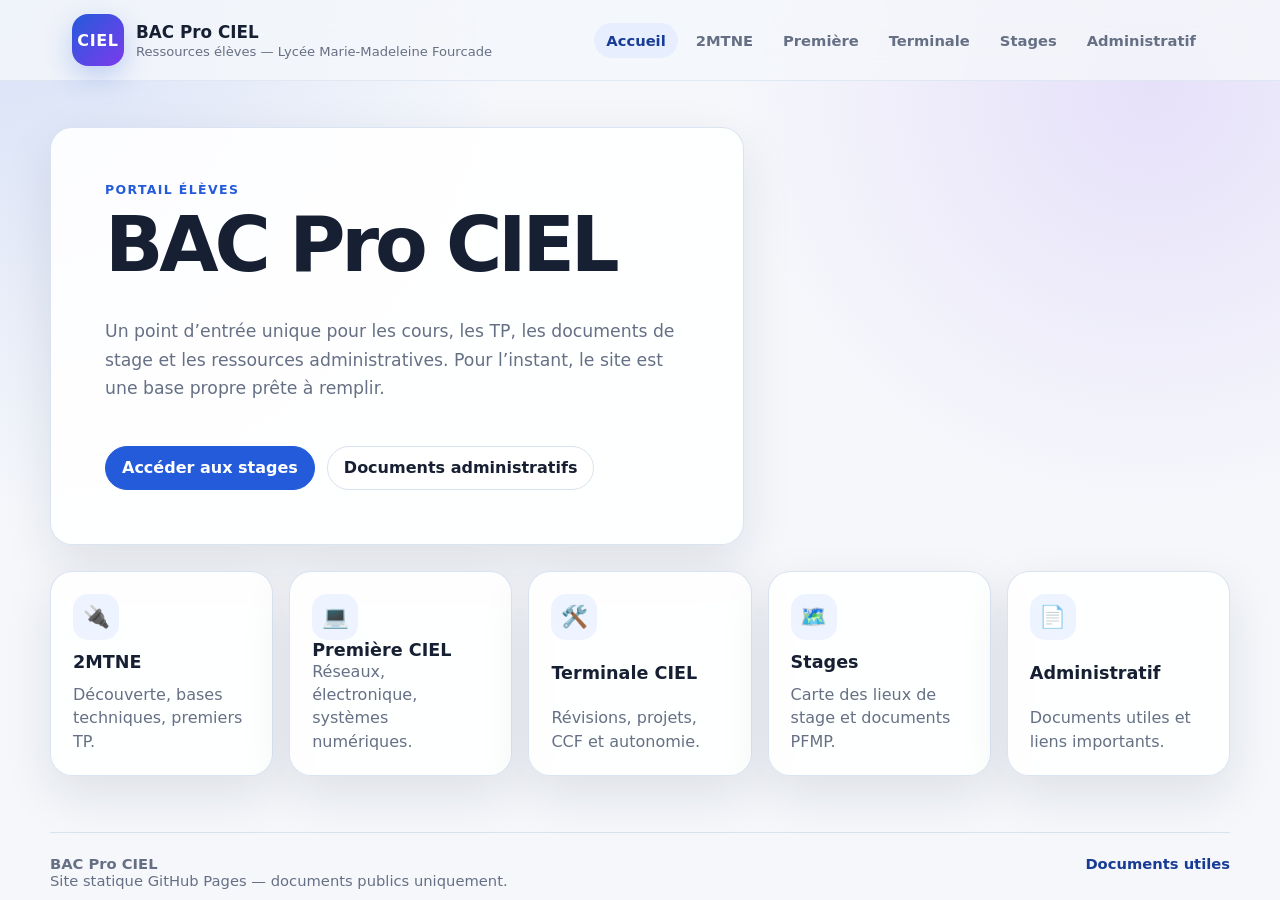
==== commit da298b33: "Update index.html" ====
--- a/index.html
+++ b/index.html
@@ -41,21 +41,6 @@
       <a class="btn" href="administratif/index.html">Documents administratifs</a>
     </div>
   </div>
-  <aside class="hero-side">
-    <div class="panel-card">
-      <h2>Organisation</h2>
-      <p>Les ressources sont rangées par niveau : 2MTNE, Première CIEL et Terminale CIEL.</p>
-      <div class="status-list">
-        <div class="status-item"><span class="dot"></span><span><strong>Cours PDF</strong><br>À déposer dans les dossiers de chaque niveau.</span></div>
-        <div class="status-item"><span class="dot"></span><span><strong>Stages</strong><br>Carte interactive et documents utiles.</span></div>
-        <div class="status-item"><span class="dot"></span><span><strong>Administratif</strong><br>Documents génériques, non nominatifs.</span></div>
-      </div>
-    </div>
-    <div class="panel-card">
-      <h2>À retenir</h2>
-      <p>Ce site est public. On évite donc les données personnelles, les listes d’élèves et les documents remplis. Internet a une excellente mémoire, parfois meilleure que Pronote.</p>
-    </div>
-  </aside>
 </section>
 
 <section class="grid-cards" aria-label="Accès rapides">
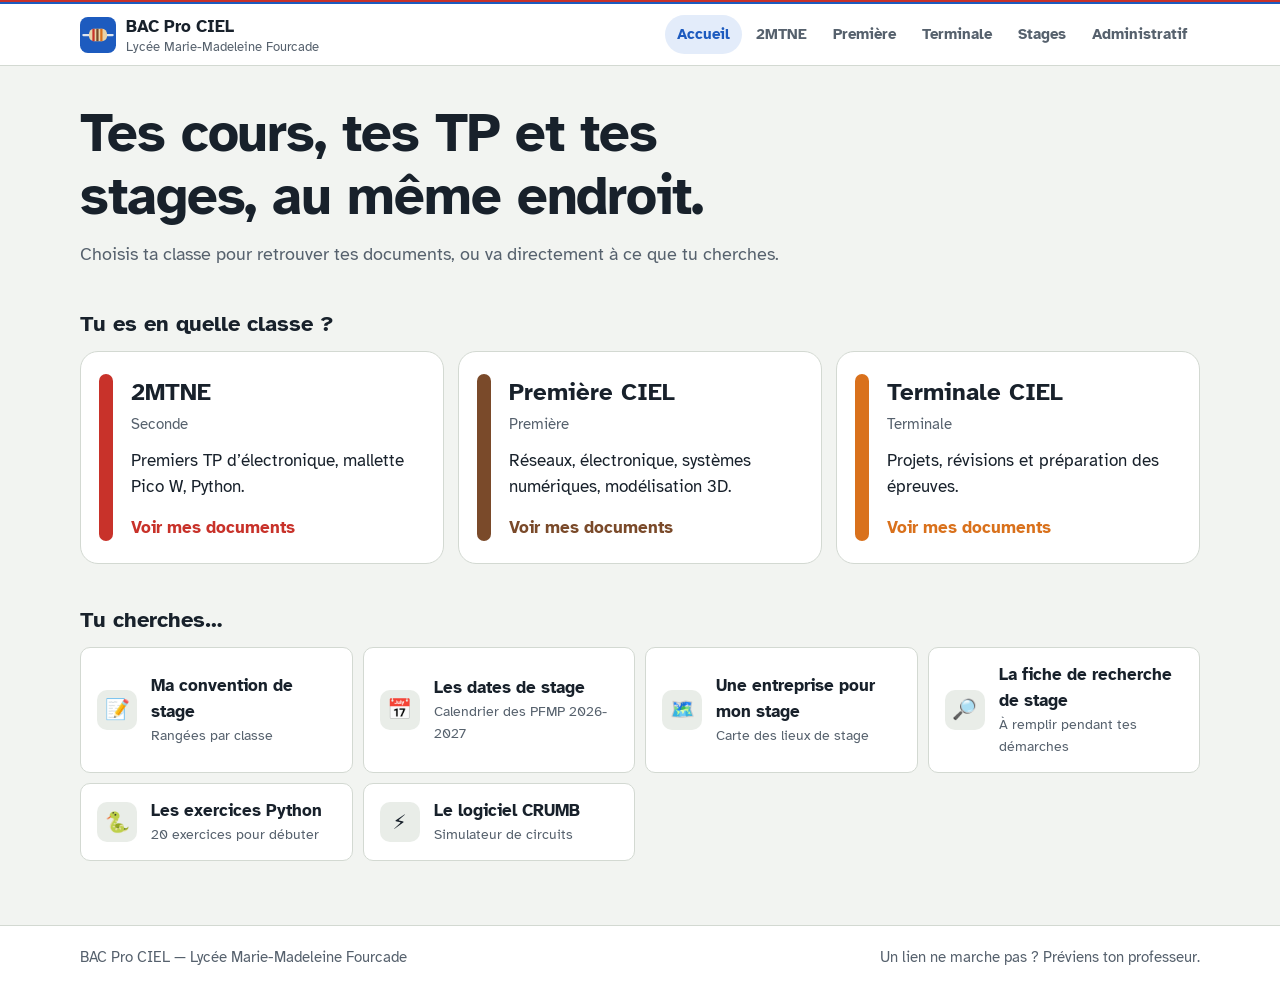
==== commit f3add348: "Refonte du site : navigation par classe, documents unifiés, recherche - Accueil : choix de la classe" ====
--- a/index.html
+++ b/index.html
@@ -3,61 +3,101 @@
 <head>
   <meta charset="utf-8" />
   <meta name="viewport" content="width=device-width, initial-scale=1" />
-  <title>Accueil — BAC Pro CIEL</title>
-  <meta name="description" content="Portail de ressources pour les élèves du BAC Pro CIEL." />
+  <title>BAC Pro CIEL — Lycée Marie-Madeleine Fourcade</title>
+  <meta name="description" content="Cours, TP, exercices et documents de stage pour les élèves du BAC Pro CIEL du lycée Marie-Madeleine Fourcade." />
   <link rel="icon" href="assets/img/favicon.svg" type="image/svg+xml" />
+  <link rel="preconnect" href="https://fonts.googleapis.com" />
+  <link rel="preconnect" href="https://fonts.gstatic.com" crossorigin />
+  <link rel="stylesheet" href="https://fonts.googleapis.com/css2?family=Atkinson+Hyperlegible:wght@400;700&display=swap" />
   <link rel="stylesheet" href="assets/css/style.css" />
 </head>
 <body>
-  <header class="site-header">
+<header class="site-header">
   <div class="header-inner">
-    <a class="brand" href="index.html" aria-label="Retour à l'accueil">
-      <span class="brand-mark">CIEL</span>
+    <a class="brand" href="index.html">
+      <img src="assets/img/favicon.svg" alt="" />
       <span>
         <strong>BAC Pro CIEL</strong>
-        <small>Ressources élèves — Lycée Marie-Madeleine Fourcade</small>
+        <small>Lycée Marie-Madeleine Fourcade</small>
       </span>
     </a>
-    
-<nav class="site-nav" aria-label="Navigation principale">
-  <a href="index.html" data-section="accueil">Accueil</a>
-  <a href="2mtne/index.html" data-section="2mtne">2MTNE</a>
-  <a href="premiere/index.html" data-section="premiere">Première</a>
-  <a href="terminale/index.html" data-section="terminale">Terminale</a>
-  <a href="stages/index.html" data-section="stages">Stages</a>
-  <a href="administratif/index.html" data-section="administratif">Administratif</a>
-</nav>
+    <nav class="site-nav" aria-label="Menu principal">
+      <a href="index.html" data-section="accueil">Accueil</a>
+      <a href="2mtne/index.html" data-section="2mtne">2MTNE</a>
+      <a href="premiere/index.html" data-section="premiere">Première</a>
+      <a href="terminale/index.html" data-section="terminale">Terminale</a>
+      <a href="stages/index.html" data-section="stages">Stages</a>
+      <a href="administratif/index.html" data-section="administratif">Administratif</a>
+    </nav>
   </div>
 </header>
-  <main class="page-shell">
-    
-<section class="hero">
-  <div class="hero-card">
-    <div class="eyebrow">Portail élèves</div>
-    <h1>BAC Pro CIEL</h1>
-    <p>Un point d’entrée unique pour les cours, les TP, les documents de stage et les ressources administratives. Pour l’instant, le site est une base propre prête à remplir.</p>
-    <div class="hero-actions">
-      <a class="btn primary" href="stages/index.html">Accéder aux stages</a>
-      <a class="btn" href="administratif/index.html">Documents administratifs</a>
-    </div>
+<main>
+  <section class="welcome">
+    <h1>Tes cours, tes TP et tes stages, au même endroit.</h1>
+    <p>Choisis ta classe pour retrouver tes documents, ou va directement à ce que tu cherches.</p>
+  </section>
+
+  <h2 class="block-title">Tu es en quelle classe ?</h2>
+  <div class="classes">
+    <a class="class-card lvl-2" href="2mtne/index.html">
+      <span>
+        <strong>2MTNE</strong>
+        <span class="class-full">Seconde</span>
+        <span class="class-what">Premiers TP d’électronique, mallette Pico W, Python.</span>
+        <span class="class-go">Voir mes documents</span>
+      </span>
+    </a>
+    <a class="class-card lvl-1" href="premiere/index.html">
+      <span>
+        <strong>Première CIEL</strong>
+        <span class="class-full">Première</span>
+        <span class="class-what">Réseaux, électronique, systèmes numériques, modélisation 3D.</span>
+        <span class="class-go">Voir mes documents</span>
+      </span>
+    </a>
+    <a class="class-card lvl-3" href="terminale/index.html">
+      <span>
+        <strong>Terminale CIEL</strong>
+        <span class="class-full">Terminale</span>
+        <span class="class-what">Projets, révisions et préparation des épreuves.</span>
+        <span class="class-go">Voir mes documents</span>
+      </span>
+    </a>
   </div>
-</section>
 
-<section class="grid-cards" aria-label="Accès rapides">
-  <a class="quick-card" href="2mtne/index.html"><div class="icon-bubble">🔌</div><strong>2MTNE</strong><span>Découverte, bases techniques, premiers TP.</span></a>
-  <a class="quick-card" href="premiere/index.html"><div class="icon-bubble">💻</div><strong>Première CIEL</strong><span>Réseaux, électronique, systèmes numériques.</span></a>
-  <a class="quick-card" href="terminale/index.html"><div class="icon-bubble">🛠️</div><strong>Terminale CIEL</strong><span>Révisions, projets, CCF et autonomie.</span></a>
-  <a class="quick-card" href="stages/index.html"><div class="icon-bubble">🗺️</div><strong>Stages</strong><span>Carte des lieux de stage et documents PFMP.</span></a>
-  <a class="quick-card" href="administratif/index.html"><div class="icon-bubble">📄</div><strong>Administratif</strong><span>Documents utiles et liens importants.</span></a>
-</section>
-
-  </main>
-  <footer class="site-footer">
-  <div>
-    <strong>BAC Pro CIEL</strong><br>
-    <span>Site statique GitHub Pages — documents publics uniquement.</span>
+  <h2 class="block-title">Tu cherches…</h2>
+  <div class="shortcuts">
+    <a class="shortcut" href="stages/index.html#conventions">
+      <span class="ico" aria-hidden="true">📝</span>
+      <span><strong>Ma convention de stage</strong><small>Rangées par classe</small></span>
+    </a>
+    <a class="shortcut" href="administratif/Documents/Calendrier_PFMP_2026-27.pdf" target="_blank" rel="noopener">
+      <span class="ico" aria-hidden="true">📅</span>
+      <span><strong>Les dates de stage</strong><small>Calendrier des PFMP 2026-2027</small></span>
+    </a>
+    <a class="shortcut" href="stages/carte.html">
+      <span class="ico" aria-hidden="true">🗺️</span>
+      <span><strong>Une entreprise pour mon stage</strong><small>Carte des lieux de stage</small></span>
+    </a>
+    <a class="shortcut" href="administratif/Documents/Fiche_de_recherche_de_PFMP_.pdf" target="_blank" rel="noopener">
+      <span class="ico" aria-hidden="true">🔎</span>
+      <span><strong>La fiche de recherche de stage</strong><small>À remplir pendant tes démarches</small></span>
+    </a>
+    <a class="shortcut" href="2mtne/python/index.html">
+      <span class="ico" aria-hidden="true">🐍</span>
+      <span><strong>Les exercices Python</strong><small>20 exercices pour débuter</small></span>
+    </a>
+    <a class="shortcut" href="https://drive.google.com/file/d/1B8GFGrKEMv5twzOvvanOxWzRN96jrfq1/view?usp=sharing" target="_blank" rel="noopener">
+      <span class="ico" aria-hidden="true">⚡</span>
+      <span><strong>Le logiciel CRUMB</strong><small>Simulateur de circuits</small></span>
+    </a>
   </div>
-  <a href="administratif/index.html">Documents utiles</a>
+</main>
+<footer class="site-footer">
+  <div class="footer-inner">
+    <span>BAC Pro CIEL — Lycée Marie-Madeleine Fourcade</span>
+    <span>Un lien ne marche pas ? Préviens ton professeur.</span>
+  </div>
 </footer>
 <script src="assets/js/site.js"></script>
 </body>
--- a/assets/css/style.css
+++ b/assets/css/style.css
@@ -1,355 +1,497 @@
+/* =========================================================
+   BAC Pro CIEL — feuille de style commune
+   Code couleur des niveaux = code couleur des résistances :
+   1 marron (Première) · 2 rouge (2MTNE) · 3 orange (Terminale)
+   ========================================================= */
 
 :root {
-  --bg: #f5f7fb;
-  --panel: #ffffff;
-  --panel-soft: #eef4ff;
-  --text: #172033;
-  --muted: #667085;
-  --border: #d9e2f1;
-  --primary: #245bdb;
-  --primary-dark: #183c95;
-  --accent: #7c3aed;
-  --good: #0f766e;
-  --warning: #b45309;
-  --shadow: 0 18px 50px rgba(22, 32, 51, .10);
-  --radius: 22px;
-}
+  --bg: #f2f4f1;
+  --surface: #ffffff;
+  --surface-2: #e9ede8;
+  --ink: #18212b;
+  --muted: #56616d;
+  --line: #d3d9d2;
+  --blue: #1d5bbf;          /* rail « − » d'une breadboard */
+  --blue-soft: #e3ecfa;
+  --red: #c8322a;           /* rail « + » / code 2 */
+  --brown: #7a4a2a;         /* code 1 */
+  --orange: #d9711c;        /* code 3 */
+  --green: #1f7a52;         /* stages */
+  --violet: #6b4fa8;        /* administratif */
+  --warn-bg: #fff5e6;
+  --warn-line: #f0c48a;
+  --warn-ink: #6b3a08;
+  --radius-l: 18px;
+  --radius-s: 10px;
+  --focus: 0 0 0 3px #ffffff, 0 0 0 6px var(--blue);
+  --font: "Atkinson Hyperlegible", system-ui, -apple-system, "Segoe UI", Roboto, sans-serif;
+}
+
+@media (prefers-color-scheme: dark) {
+  :root {
+    --bg: #12171c;
+    --surface: #1a2128;
+    --surface-2: #222b33;
+    --ink: #e8edf1;
+    --muted: #a3afba;
+    --line: #2f3a44;
+    --blue: #6ea2f2;
+    --blue-soft: #1d2d45;
+    --red: #ef6b62;
+    --brown: #c08a5f;
+    --orange: #f09a4e;
+    --green: #4fbf8c;
+    --violet: #a990e6;
+    --warn-bg: #2d2416;
+    --warn-line: #6b5228;
+    --warn-ink: #f3d6a8;
+    --focus: 0 0 0 3px var(--bg), 0 0 0 6px var(--blue);
+  }
+}
+
 * { box-sizing: border-box; }
-html { scroll-behavior: smooth; }
+html { scroll-behavior: smooth; -webkit-text-size-adjust: 100%; }
+@media (prefers-reduced-motion: reduce) { html { scroll-behavior: auto; } }
+
 body {
   margin: 0;
-  font-family: Inter, ui-sans-serif, system-ui, -apple-system, BlinkMacSystemFont, "Segoe UI", sans-serif;
-  color: var(--text);
-  background:
-    radial-gradient(circle at top left, rgba(36, 91, 219, .14), transparent 32rem),
-    radial-gradient(circle at 90% 10%, rgba(124, 58, 237, .12), transparent 26rem),
-    var(--bg);
+  font-family: var(--font);
+  font-size: 1.0625rem;
+  line-height: 1.55;
+  color: var(--ink);
+  background: var(--bg);
   min-height: 100vh;
-}
-a { color: inherit; }
+  display: flex;
+  flex-direction: column;
+}
+a { color: var(--blue); }
+a:focus-visible, button:focus-visible, input:focus-visible, select:focus-visible {
+  outline: none;
+  box-shadow: var(--focus);
+  border-radius: 8px;
+}
+h1, h2, h3 { line-height: 1.15; margin: 0; }
+.visually-hidden {
+  position: absolute !important; width: 1px; height: 1px; overflow: hidden;
+  clip: rect(0 0 0 0); white-space: nowrap;
+}
+
+/* ---------- En-tête ---------- */
 .site-header {
   position: sticky;
   top: 0;
-  z-index: 20;
-  background: rgba(245, 247, 251, .82);
-  backdrop-filter: blur(16px);
-  border-bottom: 1px solid rgba(217, 226, 241, .75);
+  z-index: 50;
+  background: var(--surface);
+  border-bottom: 1px solid var(--line);
+}
+/* Les deux rails d'une plaque d'essai */
+.site-header::before {
+  content: "";
+  display: block;
+  height: 4px;
+  background: linear-gradient(to bottom, var(--red) 0 50%, var(--blue) 50% 100%);
 }
 .header-inner {
-  max-width: 1180px;
+  width: min(1120px, 100% - 32px);
   margin: 0 auto;
-  padding: 14px 22px;
-  display: flex;
-  align-items: center;
+  display: flex;
+  align-items: center;
+  gap: 24px;
+  padding: 10px 0;
+}
+.brand {
+  display: flex;
+  align-items: center;
+  gap: 10px;
+  text-decoration: none;
+  color: var(--ink);
+  flex-shrink: 0;
+}
+.brand img { width: 36px; height: 36px; }
+.brand strong { display: block; font-size: 1.05rem; }
+.brand small { display: block; color: var(--muted); font-size: .8rem; line-height: 1.2; }
+
+.site-nav {
+  display: flex;
+  gap: 2px;
+  margin-left: auto;
+  overflow-x: auto;
+  scrollbar-width: none;
+}
+.site-nav::-webkit-scrollbar { display: none; }
+.site-nav a {
+  flex-shrink: 0;
+  text-decoration: none;
+  color: var(--muted);
+  font-weight: 700;
+  font-size: .95rem;
+  padding: 8px 12px;
+  border-radius: 999px;
+}
+.site-nav a:hover { color: var(--ink); background: var(--surface-2); }
+.site-nav a[aria-current="page"] { color: var(--blue); background: var(--blue-soft); }
+
+@media (max-width: 760px) {
+  .header-inner { flex-direction: column; align-items: stretch; gap: 6px; padding-bottom: 6px; }
+  .site-nav { margin-left: -6px; margin-right: -16px; padding-right: 16px; }
+  .brand small { display: none; }
+}
+
+/* ---------- Structure ---------- */
+main {
+  width: min(1120px, 100% - 32px);
+  margin: 0 auto;
+  padding: 36px 0 64px;
+  flex: 1;
+}
+.site-footer {
+  border-top: 1px solid var(--line);
+  background: var(--surface);
+  color: var(--muted);
+  font-size: .92rem;
+}
+.footer-inner {
+  width: min(1120px, 100% - 32px);
+  margin: 0 auto;
+  padding: 20px 0 26px;
+  display: flex;
+  flex-wrap: wrap;
   justify-content: space-between;
-  gap: 22px;
-}
-.brand {
-  display: inline-flex;
-  align-items: center;
-  gap: 12px;
-  text-decoration: none;
-  min-width: 260px;
-}
-.brand-mark {
-  width: 52px;
-  height: 52px;
-  border-radius: 16px;
+  gap: 8px 24px;
+}
+.site-footer a { color: inherit; font-weight: 700; }
+
+/* ---------- Accueil ---------- */
+.welcome h1 {
+  font-size: clamp(2rem, 5.5vw, 3.4rem);
+  letter-spacing: -.02em;
+  max-width: 18ch;
+}
+.welcome p {
+  color: var(--muted);
+  font-size: 1.15rem;
+  max-width: 60ch;
+  margin: 12px 0 0;
+}
+.block-title {
+  font-size: 1.35rem;
+  margin: 44px 0 14px;
+}
+
+/* Carte de classe : la bande de couleur = le chiffre du niveau */
+.classes {
+  display: grid;
+  grid-template-columns: repeat(3, 1fr);
+  gap: 14px;
+}
+.class-card {
+  position: relative;
+  display: grid;
+  grid-template-columns: 14px 1fr;
+  gap: 18px;
+  padding: 22px 22px 22px 18px;
+  background: var(--surface);
+  border: 1px solid var(--line);
+  border-radius: var(--radius-l);
+  text-decoration: none;
+  color: var(--ink);
+  transition: border-color .15s, transform .15s;
+}
+.class-card:hover { border-color: var(--band, var(--blue)); transform: translateY(-2px); }
+.class-card::before {
+  content: "";
+  border-radius: 7px;
+  background: var(--band, var(--blue));
+}
+.class-card strong { display: block; font-size: 1.5rem; }
+.class-card .class-full { display: block; color: var(--muted); font-size: .92rem; margin-top: 2px; }
+.class-card .class-what { display: block; margin-top: 12px; }
+.class-card .class-go { display: inline-block; margin-top: 14px; font-weight: 700; color: var(--band, var(--blue)); }
+.lvl-2 { --band: var(--red); }
+.lvl-1 { --band: var(--brown); }
+.lvl-3 { --band: var(--orange); }
+.lvl-stage { --band: var(--green); }
+.lvl-admin { --band: var(--violet); }
+
+@media (max-width: 820px) {
+  .classes { grid-template-columns: 1fr; }
+  .class-card .class-what { display: none; }
+}
+
+/* Raccourcis « Tu cherches… » */
+.shortcuts {
+  display: grid;
+  grid-template-columns: repeat(auto-fill, minmax(260px, 1fr));
+  gap: 10px;
+}
+.shortcut {
+  display: flex;
+  align-items: center;
+  gap: 14px;
+  padding: 14px 16px;
+  background: var(--surface);
+  border: 1px solid var(--line);
+  border-radius: var(--radius-s);
+  color: var(--ink);
+  text-decoration: none;
+}
+.shortcut:hover { border-color: var(--blue); }
+.shortcut .ico {
+  flex: 0 0 40px;
+  height: 40px;
+  border-radius: 10px;
   display: grid;
   place-items: center;
-  color: white;
-  font-weight: 900;
-  letter-spacing: .04em;
-  background: linear-gradient(135deg, var(--primary), var(--accent));
-  box-shadow: 0 10px 28px rgba(36, 91, 219, .25);
-}
-.brand strong { display:block; font-size: 1.05rem; }
-.brand small { display:block; color: var(--muted); font-size: .82rem; margin-top: 2px; }
-.site-nav {
-  display: flex;
-  align-items: center;
-  gap: 6px;
+  background: var(--surface-2);
+  font-size: 1.25rem;
+}
+.shortcut strong { display: block; }
+.shortcut small { display: block; color: var(--muted); font-size: .88rem; }
+
+/* ---------- En-tête de page de rubrique ---------- */
+.page-head {
+  display: grid;
+  grid-template-columns: 12px 1fr;
+  gap: 20px;
+  margin-bottom: 26px;
+}
+.page-head::before { content: ""; border-radius: 6px; background: var(--band, var(--blue)); }
+.page-head h1 { font-size: clamp(2rem, 5vw, 3rem); letter-spacing: -.02em; }
+.page-head .subtitle { color: var(--muted); margin: 4px 0 0; font-weight: 700; }
+.page-head p { max-width: 64ch; margin: 10px 0 0; }
+.page-head .teacher { color: var(--muted); font-size: .92rem; margin-top: 10px; }
+
+/* Barre d'outils : recherche + sauts */
+.toolbar {
+  display: flex;
   flex-wrap: wrap;
-  justify-content: flex-end;
-}
-.site-nav a {
-  text-decoration: none;
-  padding: 9px 12px;
-  border-radius: 999px;
+  align-items: center;
+  gap: 10px 16px;
+  margin-bottom: 26px;
+}
+.search {
+  flex: 1 1 280px;
+  max-width: 420px;
+  position: relative;
+}
+.search input {
+  width: 100%;
+  font: inherit;
+  color: var(--ink);
+  padding: 11px 14px 11px 40px;
+  border: 1px solid var(--line);
+  border-radius: 999px;
+  background: var(--surface);
+}
+.search::before {
+  content: "";
+  position: absolute;
+  left: 15px;
+  top: 50%;
+  width: 13px;
+  height: 13px;
+  border: 2px solid var(--muted);
+  border-radius: 50%;
+  transform: translateY(-62%);
+}
+.search::after {
+  content: "";
+  position: absolute;
+  left: 27px;
+  top: 58%;
+  width: 7px;
+  height: 2px;
+  background: var(--muted);
+  transform: rotate(45deg);
+}
+.jumps { display: flex; flex-wrap: wrap; gap: 6px; }
+.jumps a {
+  text-decoration: none;
+  font-weight: 700;
+  font-size: .92rem;
+  color: var(--ink);
+  padding: 7px 12px;
+  border-radius: 999px;
+  background: var(--surface-2);
+}
+.jumps a:hover { background: var(--blue-soft); color: var(--blue); }
+.jumps .count { color: var(--muted); font-weight: 400; margin-left: 4px; }
+
+/* ---------- Rayons de documents ---------- */
+.shelves {
+  display: grid;
+  grid-template-columns: repeat(2, minmax(0, 1fr));
+  gap: 28px 28px;
+  align-items: start;
+}
+.shelves.single { grid-template-columns: 1fr; max-width: 760px; }
+@media (max-width: 860px) { .shelves { grid-template-columns: 1fr; } }
+
+.shelf { scroll-margin-top: 110px; }
+.shelf h2 { font-size: 1.3rem; }
+.shelf .shelf-note { color: var(--muted); margin: 4px 0 12px; font-size: .97rem; }
+.shelf.is-wide { grid-column: 1 / -1; }
+
+.docs { display: grid; gap: 8px; }
+
+/* Un document */
+.doc {
+  display: grid;
+  grid-template-columns: auto 1fr auto;
+  align-items: center;
+  gap: 14px;
+  padding: 12px 14px;
+  background: var(--surface);
+  border: 1px solid var(--line);
+  border-radius: var(--radius-s);
+  color: var(--ink);
+  text-decoration: none;
+}
+.doc:hover { border-color: var(--blue); }
+.doc:hover .doc-action { background: var(--blue); color: #fff; }
+.doc-type {
+  width: 46px;
+  height: 46px;
+  border-radius: 9px;
+  display: grid;
+  place-items: center;
+  font-size: .72rem;
+  font-weight: 700;
+  letter-spacing: .03em;
+  color: #fff;
+  background: var(--muted);
+}
+.doc-type.pdf { background: #c8322a; }
+.doc-type.zip { background: #6b4fa8; }
+.doc-type.web { background: #1d5bbf; }
+.doc-type.app { background: #1f7a52; }
+.doc-text strong { display: block; font-size: 1rem; }
+.doc-text span { display: block; color: var(--muted); font-size: .9rem; line-height: 1.4; }
+.doc-action {
+  font-size: .88rem;
+  font-weight: 700;
+  color: var(--blue);
+  padding: 6px 12px;
+  border-radius: 999px;
+  background: var(--blue-soft);
+  white-space: nowrap;
+}
+@media (max-width: 520px) {
+  .doc { grid-template-columns: auto 1fr; }
+  .doc-action { display: none; }
+}
+
+/* Rubriques encore vides : regroupées en une seule ligne par le script */
+.empty-summary {
+  margin-top: 30px;
+  padding: 14px 16px;
+  border: 1px dashed var(--line);
+  border-radius: var(--radius-s);
   color: var(--muted);
-  font-weight: 650;
-  font-size: .92rem;
-}
-.site-nav a:hover,
-html[data-section="accueil"] .site-nav a[data-section="accueil"],
-html[data-section="2mtne"] .site-nav a[data-section="2mtne"],
-html[data-section="premiere"] .site-nav a[data-section="premiere"],
-html[data-section="terminale"] .site-nav a[data-section="terminale"],
-html[data-section="stages"] .site-nav a[data-section="stages"],
-html[data-section="administratif"] .site-nav a[data-section="administratif"] {
-  color: var(--primary-dark);
-  background: #e7efff;
-}
-.page-shell {
-  width: min(1180px, calc(100% - 32px));
-  margin: 0 auto;
-  padding: 34px 0 56px;
-}
-.hero {
-  display: grid;
-  grid-template-columns: 1.2fr .8fr;
-  gap: 24px;
-  align-items: stretch;
-  margin-top: 12px;
-}
-.hero-card, .panel-card, .resource-section, .quick-card {
-  background: rgba(255,255,255,.90);
-  border: 1px solid rgba(217,226,241,.95);
-  box-shadow: var(--shadow);
-  border-radius: var(--radius);
-}
-.hero-card {
-  padding: clamp(26px, 5vw, 54px);
-  min-height: 360px;
-  display: flex;
-  flex-direction: column;
-  justify-content: center;
-}
-.eyebrow {
-  color: var(--primary);
-  font-weight: 800;
-  text-transform: uppercase;
-  letter-spacing: .11em;
-  font-size: .78rem;
-  margin-bottom: 12px;
-}
-h1 {
-  font-size: clamp(2.2rem, 6vw, 5rem);
-  line-height: .95;
-  margin: 0 0 18px;
-  letter-spacing: -.055em;
-}
-.hero-card p, .lead {
+  font-size: .95rem;
+}
+.no-result {
+  padding: 18px;
+  border-radius: var(--radius-s);
+  background: var(--surface);
+  border: 1px solid var(--line);
   color: var(--muted);
-  font-size: 1.08rem;
-  line-height: 1.65;
-  max-width: 780px;
-}
-.hero-actions {
-  display: flex;
-  flex-wrap: wrap;
-  gap: 12px;
-  margin-top: 26px;
-}
+}
+
+/* ---------- Encadrés ---------- */
+.notice {
+  padding: 14px 16px;
+  border-radius: var(--radius-s);
+  background: var(--warn-bg);
+  border: 1px solid var(--warn-line);
+  color: var(--warn-ink);
+  font-size: .95rem;
+  margin: 0 0 24px;
+}
+.panel {
+  padding: 22px;
+  border-radius: var(--radius-l);
+  background: var(--surface);
+  border: 1px solid var(--line);
+}
+.panel h2 { font-size: 1.3rem; margin-bottom: 6px; }
+.panel p { margin: 0 0 14px; color: var(--muted); }
+
 .btn {
   display: inline-flex;
   align-items: center;
-  justify-content: center;
   gap: 8px;
   min-height: 44px;
-  padding: 11px 16px;
-  border-radius: 999px;
-  text-decoration: none;
-  font-weight: 750;
-  border: 1px solid var(--border);
-  background: white;
-  color: var(--text);
-}
-.btn.primary { background: var(--primary); color: white; border-color: var(--primary); }
-.btn:hover { transform: translateY(-1px); box-shadow: 0 10px 24px rgba(22,32,51,.10); }
-.hero-side { display: grid; gap: 18px; }
-.panel-card { padding: 24px; }
-.panel-card h2, .resource-section h2 { margin: 0 0 8px; font-size: 1.25rem; }
-.panel-card p { color: var(--muted); line-height: 1.55; margin: 0; }
-.status-list { display: grid; gap: 12px; margin-top: 18px; }
-.status-item { display: flex; gap: 10px; align-items: flex-start; color: var(--muted); }
-.status-item strong { color: var(--text); }
-.dot { width: 10px; height: 10px; border-radius: 999px; background: var(--primary); margin-top: 7px; flex: 0 0 auto; }
-.grid-cards {
-  display: grid;
-  grid-template-columns: repeat(5, minmax(0,1fr));
-  gap: 16px;
-  margin-top: 26px;
-}
-.quick-card {
-  min-height: 170px;
-  padding: 22px;
-  text-decoration: none;
-  display: flex;
-  flex-direction: column;
-  justify-content: space-between;
-  transition: transform .16s ease, box-shadow .16s ease, border-color .16s ease;
-}
-.quick-card:hover { transform: translateY(-3px); border-color: #b6c7ec; }
-.quick-card span { color: var(--muted); line-height: 1.45; }
-.quick-card strong { font-size: 1.1rem; }
-.icon-bubble {
-  width: 46px;
-  height: 46px;
-  border-radius: 15px;
-  display: grid;
-  place-items: center;
-  background: var(--panel-soft);
-  font-size: 1.35rem;
-}
-.page-title {
-  padding: 36px;
-  border-radius: var(--radius);
-  background: linear-gradient(135deg, rgba(36,91,219,.12), rgba(124,58,237,.10)), rgba(255,255,255,.88);
-  border: 1px solid var(--border);
-  box-shadow: var(--shadow);
-  margin-bottom: 24px;
-}
-.page-title h1 { font-size: clamp(2rem, 5vw, 3.8rem); }
-.page-title p { margin: 0; color: var(--muted); line-height: 1.6; max-width: 820px; }
-.section-grid {
-  display: grid;
-  grid-template-columns: repeat(2, minmax(0, 1fr));
-  gap: 18px;
-}
-.resource-section { padding: 24px; }
-.resource-section p { color: var(--muted); line-height: 1.6; }
-.file-list { display: grid; gap: 10px; margin-top: 16px; }
+  padding: 10px 18px;
+  border-radius: 999px;
+  font: inherit;
+  font-weight: 700;
+  text-decoration: none;
+  border: 1px solid var(--line);
+  background: var(--surface);
+  color: var(--ink);
+  cursor: pointer;
+}
+.btn:hover { border-color: var(--blue); }
+.btn.primary { background: var(--blue); border-color: var(--blue); color: #fff; }
+.btn.primary:hover { filter: brightness(1.08); }
+.actions { display: flex; flex-wrap: wrap; gap: 10px; }
+
+/* ---------- Stages ---------- */
+.stage-layout {
+  display: grid;
+  grid-template-columns: minmax(0, 1fr) minmax(0, 1fr);
+  gap: 28px;
+  align-items: start;
+}
+@media (max-width: 860px) { .stage-layout { grid-template-columns: 1fr; } }
+
+.class-picker { display: flex; flex-wrap: wrap; gap: 6px; margin-bottom: 14px; }
+.class-picker button {
+  font: inherit;
+  font-weight: 700;
+  font-size: .95rem;
+  padding: 8px 14px 8px 12px;
+  border-radius: 999px;
+  border: 1px solid var(--line);
+  background: var(--surface);
+  color: var(--ink);
+  cursor: pointer;
+  display: inline-flex;
+  align-items: center;
+  gap: 8px;
+}
+.class-picker button::before {
+  content: "";
+  width: 10px;
+  height: 10px;
+  border-radius: 50%;
+  background: var(--band, var(--blue));
+}
+.class-picker button[aria-pressed="true"] { border-color: var(--band, var(--blue)); background: var(--surface-2); }
+.conv-group { display: grid; gap: 8px; }
+.conv-group + .conv-group { margin-top: 18px; }
+.conv-group h3 { font-size: 1rem; color: var(--muted); }
+.conv-group[hidden] { display: none; }
+
+.map-frame {
+  width: 100%;
+  height: 520px;
+  border: 1px solid var(--line);
+  border-radius: var(--radius-l);
+  background: var(--surface-2);
+  display: block;
+}
+@media (max-width: 600px) { .map-frame { height: 420px; } }
+
+/* ---------- Anciennes classes (compatibilité) ---------- */
 .file-card {
-  display: flex;
-  align-items: center;
-  justify-content: space-between;
-  gap: 14px;
-  padding: 14px 15px;
-  border-radius: 16px;
-  background: #f8fbff;
-  border: 1px solid var(--border);
-  color: var(--muted);
-}
-.file-card strong { color: var(--text); }
+  display: flex; align-items: center; justify-content: space-between; gap: 14px;
+  padding: 12px 14px; border-radius: var(--radius-s); background: var(--surface);
+  border: 1px solid var(--line); color: var(--muted); text-decoration: none;
+}
+.file-card strong { color: var(--ink); }
 .file-card .tag {
-  border-radius: 999px;
-  background: #edf3ff;
-  color: var(--primary-dark);
-  font-weight: 750;
-  padding: 5px 9px;
-  font-size: .78rem;
-  white-space: nowrap;
-}
-.notice {
-  padding: 16px 18px;
-  border-radius: 18px;
-  background: #fff7ed;
-  border: 1px solid #fed7aa;
-  color: #7c2d12;
-  line-height: 1.55;
-  margin: 18px 0;
-}
-.notice.good { background: #ecfdf5; border-color: #a7f3d0; color: #064e3b; }
-.map-preview {
-  min-height: 520px;
-  border: 0;
-  width: 100%;
-  border-radius: 18px;
-  background: #e5e7eb;
-}
-.split {
-  display: grid;
-  grid-template-columns: .9fr 1.1fr;
-  gap: 18px;
-  align-items: start;
-}
-.site-footer {
-  width: min(1180px, calc(100% - 32px));
-  margin: 0 auto 26px;
-  padding: 22px 0 0;
-  border-top: 1px solid var(--border);
-  color: var(--muted);
-  display: flex;
-  justify-content: space-between;
-  gap: 18px;
-  font-size: .92rem;
-}
-.site-footer a { color: var(--primary-dark); font-weight: 750; text-decoration: none; }
-.checklist { padding-left: 1.2rem; color: var(--muted); line-height: 1.8; }
-.checklist strong { color: var(--text); }
-@media (max-width: 1000px) {
-  .hero, .split, .teacher-panel { grid-template-columns: 1fr; }
-  .grid-cards { grid-template-columns: repeat(2, minmax(0,1fr)); }
-  .section-grid { grid-template-columns: 1fr; }
-  .brand { min-width: auto; }
-}
-@media (max-width: 720px) {
-  .header-inner { align-items: flex-start; flex-direction: column; }
-  .teacher-grid { grid-template-columns: 1fr; }
-  .site-nav { justify-content: flex-start; }
-  .grid-cards { grid-template-columns: 1fr; }
-  .page-shell { width: min(100% - 22px, 1180px); padding-top: 20px; }
-  .hero-card, .page-title { padding: 24px; }
-  .site-footer { flex-direction: column; }
-  .map-preview { min-height: 420px; }
-}
-
-
-.teacher-panel {
-  display: grid;
-  grid-template-columns: .9fr 1.1fr;
-  gap: 18px;
-  align-items: stretch;
-  margin: 22px 0;
-  padding: 24px;
-  border-radius: var(--radius);
-  background: rgba(255,255,255,.92);
-  border: 1px solid var(--border);
-  box-shadow: var(--shadow);
-}
-.teacher-panel h2,
-.teacher-resource-title h2 { margin: 0 0 8px; font-size: 1.55rem; }
-.teacher-panel p,
-.teacher-resource-title p { margin: 0; color: var(--muted); line-height: 1.6; }
-.teacher-grid {
-  display: grid;
-  grid-template-columns: repeat(3, minmax(0, 1fr));
-  gap: 12px;
-}
-.teacher-card {
-  min-height: 112px;
-  padding: 18px;
-  border-radius: 18px;
-  text-decoration: none;
-  background: #f8fbff;
-  border: 1px solid var(--border);
-  display: flex;
-  flex-direction: column;
-  justify-content: space-between;
-  color: var(--muted);
-  transition: transform .16s ease, box-shadow .16s ease, border-color .16s ease;
-}
-.teacher-card:hover {
-  transform: translateY(-2px);
-  border-color: #b6c7ec;
-  box-shadow: 0 12px 28px rgba(22,32,51,.10);
-}
-.teacher-card.padlet {
-  background: linear-gradient(135deg, rgba(36,91,219,.10), rgba(124,58,237,.12)), #ffffff;
-}
-.teacher-name {
-  display: block;
-  color: var(--text);
-  font-weight: 900;
-  letter-spacing: .04em;
-  font-size: 1.05rem;
-}
-.teacher-resource-title {
-  margin: 24px 0 14px;
-  padding: 20px 22px;
-  border-radius: 20px;
-  background: rgba(255,255,255,.86);
-  border: 1px solid var(--border);
-}
-.teacher-resource-title.secondary {
-  margin-top: 22px;
-}
-.file-list.compact { max-width: 680px; }
-
-@media (max-width: 1000px) {
-  .teacher-panel { grid-template-columns: 1fr; }
-}
-@media (max-width: 720px) {
-  .teacher-grid { grid-template-columns: 1fr; }
-}
+  border-radius: 999px; background: var(--blue-soft); color: var(--blue);
+  font-weight: 700; padding: 4px 10px; font-size: .8rem;
+}
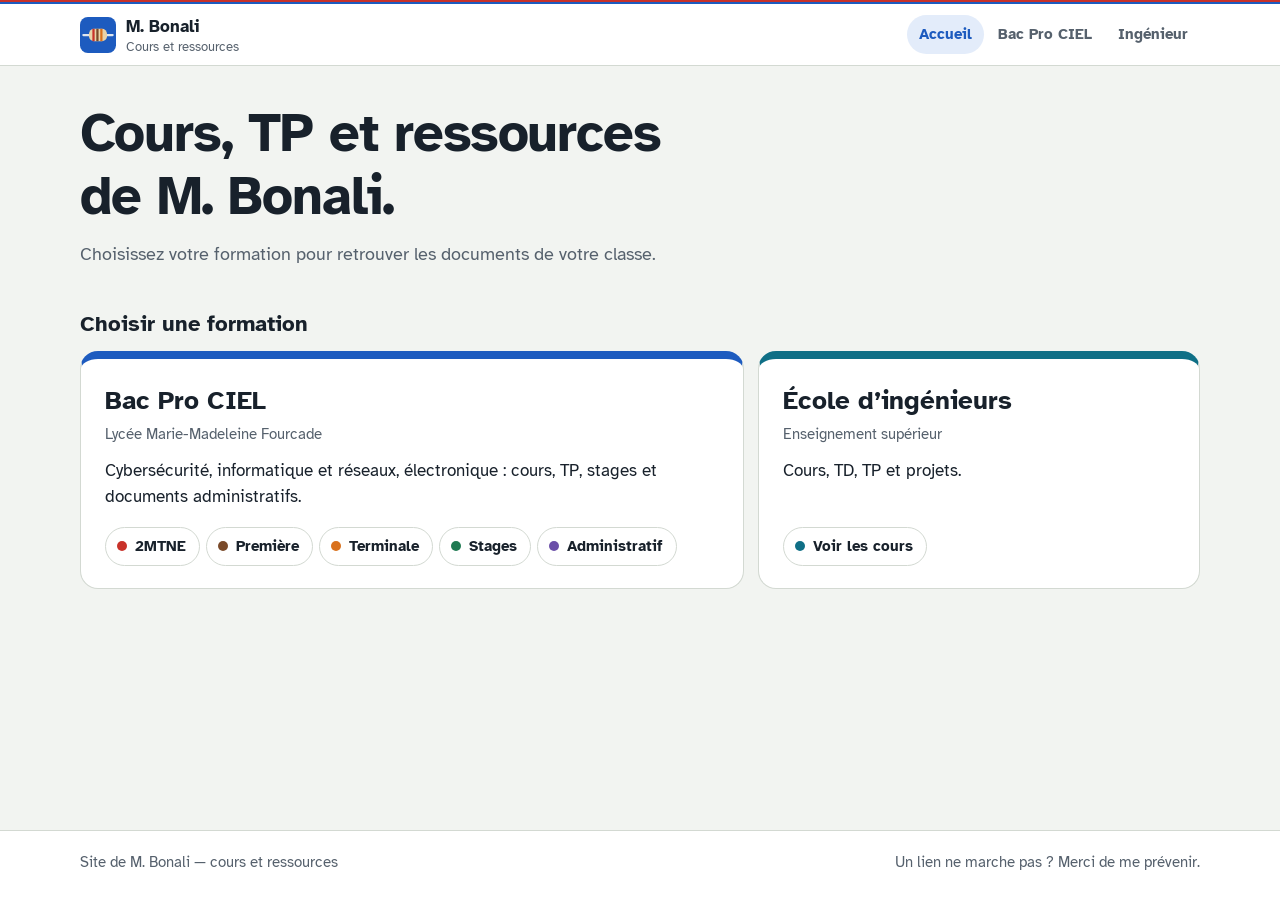
==== commit 909dde22: "Site de M. Bonali : espace Bac Pro CIEL + nouvel espace École d'ingénieurs - Accueil neutre avec cho" ====
--- a/index.html
+++ b/index.html
@@ -1,10 +1,10 @@
 <!DOCTYPE html>
-<html lang="fr" data-section="accueil">
+<html lang="fr" data-section="accueil" data-group="accueil">
 <head>
   <meta charset="utf-8" />
   <meta name="viewport" content="width=device-width, initial-scale=1" />
-  <title>BAC Pro CIEL — Lycée Marie-Madeleine Fourcade</title>
-  <meta name="description" content="Cours, TP, exercices et documents de stage pour les élèves du BAC Pro CIEL du lycée Marie-Madeleine Fourcade." />
+  <title>M. Bonali — Cours et ressources</title>
+  <meta name="description" content="Cours, TP et ressources de M. Bonali pour ses élèves de Bac Pro CIEL et ses étudiants en école d’ingénieurs." />
   <link rel="icon" href="assets/img/favicon.svg" type="image/svg+xml" />
   <link rel="preconnect" href="https://fonts.googleapis.com" />
   <link rel="preconnect" href="https://fonts.gstatic.com" crossorigin />
@@ -17,86 +17,55 @@
     <a class="brand" href="index.html">
       <img src="assets/img/favicon.svg" alt="" />
       <span>
-        <strong>BAC Pro CIEL</strong>
-        <small>Lycée Marie-Madeleine Fourcade</small>
+        <strong>M. Bonali</strong>
+        <small>Cours et ressources</small>
       </span>
     </a>
     <nav class="site-nav" aria-label="Menu principal">
       <a href="index.html" data-section="accueil">Accueil</a>
-      <a href="2mtne/index.html" data-section="2mtne">2MTNE</a>
-      <a href="premiere/index.html" data-section="premiere">Première</a>
-      <a href="terminale/index.html" data-section="terminale">Terminale</a>
-      <a href="stages/index.html" data-section="stages">Stages</a>
-      <a href="administratif/index.html" data-section="administratif">Administratif</a>
+      <a href="bacpro/index.html" data-section="bacpro">Bac Pro CIEL</a>
+      <a href="ingenieur/index.html" data-section="ingenieur">Ingénieur</a>
     </nav>
   </div>
 </header>
 <main>
   <section class="welcome">
-    <h1>Tes cours, tes TP et tes stages, au même endroit.</h1>
-    <p>Choisis ta classe pour retrouver tes documents, ou va directement à ce que tu cherches.</p>
+    <h1>Cours, TP et ressources de M. Bonali.</h1>
+    <p>Choisissez votre formation pour retrouver les documents de votre classe.</p>
   </section>
 
-  <h2 class="block-title">Tu es en quelle classe ?</h2>
-  <div class="classes">
-    <a class="class-card lvl-2" href="2mtne/index.html">
-      <span>
-        <strong>2MTNE</strong>
-        <span class="class-full">Seconde</span>
-        <span class="class-what">Premiers TP d’électronique, mallette Pico W, Python.</span>
-        <span class="class-go">Voir mes documents</span>
-      </span>
-    </a>
-    <a class="class-card lvl-1" href="premiere/index.html">
-      <span>
-        <strong>Première CIEL</strong>
-        <span class="class-full">Première</span>
-        <span class="class-what">Réseaux, électronique, systèmes numériques, modélisation 3D.</span>
-        <span class="class-go">Voir mes documents</span>
-      </span>
-    </a>
-    <a class="class-card lvl-3" href="terminale/index.html">
-      <span>
-        <strong>Terminale CIEL</strong>
-        <span class="class-full">Terminale</span>
-        <span class="class-what">Projets, révisions et préparation des épreuves.</span>
-        <span class="class-go">Voir mes documents</span>
-      </span>
-    </a>
-  </div>
-
-  <h2 class="block-title">Tu cherches…</h2>
-  <div class="shortcuts">
-    <a class="shortcut" href="stages/index.html#conventions">
-      <span class="ico" aria-hidden="true">📝</span>
-      <span><strong>Ma convention de stage</strong><small>Rangées par classe</small></span>
-    </a>
-    <a class="shortcut" href="administratif/Documents/Calendrier_PFMP_2026-27.pdf" target="_blank" rel="noopener">
-      <span class="ico" aria-hidden="true">📅</span>
-      <span><strong>Les dates de stage</strong><small>Calendrier des PFMP 2026-2027</small></span>
-    </a>
-    <a class="shortcut" href="stages/carte.html">
-      <span class="ico" aria-hidden="true">🗺️</span>
-      <span><strong>Une entreprise pour mon stage</strong><small>Carte des lieux de stage</small></span>
-    </a>
-    <a class="shortcut" href="administratif/Documents/Fiche_de_recherche_de_PFMP_.pdf" target="_blank" rel="noopener">
-      <span class="ico" aria-hidden="true">🔎</span>
-      <span><strong>La fiche de recherche de stage</strong><small>À remplir pendant tes démarches</small></span>
-    </a>
-    <a class="shortcut" href="2mtne/python/index.html">
-      <span class="ico" aria-hidden="true">🐍</span>
-      <span><strong>Les exercices Python</strong><small>20 exercices pour débuter</small></span>
-    </a>
-    <a class="shortcut" href="https://drive.google.com/file/d/1B8GFGrKEMv5twzOvvanOxWzRN96jrfq1/view?usp=sharing" target="_blank" rel="noopener">
-      <span class="ico" aria-hidden="true">⚡</span>
-      <span><strong>Le logiciel CRUMB</strong><small>Simulateur de circuits</small></span>
-    </a>
+  <h2 class="block-title">Choisir une formation</h2>
+  <div class="formations">
+    <section class="formation lvl-bacpro">
+      <a class="formation-main" href="bacpro/index.html">
+        <strong>Bac Pro CIEL</strong>
+        <span class="class-full">Lycée Marie-Madeleine Fourcade</span>
+        <span class="class-what">Cybersécurité, informatique et réseaux, électronique : cours, TP, stages et documents administratifs.</span>
+      </a>
+      <div class="formation-links" aria-label="Accès direct">
+        <a href="2mtne/index.html" class="lvl-2">2MTNE</a>
+        <a href="premiere/index.html" class="lvl-1">Première</a>
+        <a href="terminale/index.html" class="lvl-3">Terminale</a>
+        <a href="stages/index.html" class="lvl-stage">Stages</a>
+        <a href="administratif/index.html" class="lvl-admin">Administratif</a>
+      </div>
+    </section>
+    <section class="formation lvl-ing">
+      <a class="formation-main" href="ingenieur/index.html">
+        <strong>École d’ingénieurs</strong>
+        <span class="class-full">Enseignement supérieur</span>
+        <span class="class-what">Cours, TD, TP et projets.</span>
+      </a>
+      <div class="formation-links">
+        <a href="ingenieur/index.html" class="lvl-ing">Voir les cours</a>
+      </div>
+    </section>
   </div>
 </main>
 <footer class="site-footer">
   <div class="footer-inner">
-    <span>BAC Pro CIEL — Lycée Marie-Madeleine Fourcade</span>
-    <span>Un lien ne marche pas ? Préviens ton professeur.</span>
+    <span>Site de M. Bonali — cours et ressources</span>
+    <span>Un lien ne marche pas ? Merci de me prévenir.</span>
   </div>
 </footer>
 <script src="assets/js/site.js"></script>
--- a/assets/css/style.css
+++ b/assets/css/style.css
@@ -18,6 +18,7 @@
   --orange: #d9711c;        /* code 3 */
   --green: #1f7a52;         /* stages */
   --violet: #6b4fa8;        /* administratif */
+  --teal: #0f6f86;          /* école d'ingénieurs */
   --warn-bg: #fff5e6;
   --warn-line: #f0c48a;
   --warn-ink: #6b3a08;
@@ -42,6 +43,7 @@
     --orange: #f09a4e;
     --green: #4fbf8c;
     --violet: #a990e6;
+    --teal: #4cc0d8;
     --warn-bg: #2d2416;
     --warn-line: #6b5228;
     --warn-ink: #f3d6a8;
@@ -50,6 +52,7 @@
 }
 
 * { box-sizing: border-box; }
+[hidden] { display: none !important; }
 html { scroll-behavior: smooth; -webkit-text-size-adjust: 100%; }
 @media (prefers-reduced-motion: reduce) { html { scroll-behavior: auto; } }
 
@@ -136,6 +139,32 @@
   .site-nav { margin-left: -6px; margin-right: -16px; padding-right: 16px; }
   .brand small { display: none; }
 }
+
+/* Sous-menu de l'espace Bac Pro */
+.sub-nav { border-top: 1px solid var(--line); background: var(--surface-2); }
+.sub-inner {
+  width: min(1120px, 100% - 32px);
+  margin: 0 auto;
+  display: flex;
+  gap: 2px;
+  overflow-x: auto;
+  scrollbar-width: none;
+  padding: 6px 0;
+}
+.sub-inner::-webkit-scrollbar { display: none; }
+.sub-nav a {
+  flex-shrink: 0;
+  text-decoration: none;
+  color: var(--muted);
+  font-weight: 700;
+  font-size: .9rem;
+  padding: 6px 11px;
+  border-radius: 8px;
+}
+.sub-nav a:hover { color: var(--ink); background: var(--surface); }
+.sub-nav a[aria-current="page"] { color: var(--ink); background: var(--surface); box-shadow: inset 0 -2px 0 var(--blue); }
+.sub-nav .sub-home { margin-right: 6px; color: var(--ink); }
+@media (max-width: 760px) { .sub-inner { width: 100%; padding-left: 10px; padding-right: 16px; } }
 
 /* ---------- Structure ---------- */
 main {
@@ -212,11 +241,40 @@
 .lvl-3 { --band: var(--orange); }
 .lvl-stage { --band: var(--green); }
 .lvl-admin { --band: var(--violet); }
+.lvl-bacpro { --band: var(--blue); }
+.lvl-ing { --band: var(--teal); }
 
 @media (max-width: 820px) {
   .classes { grid-template-columns: 1fr; }
   .class-card .class-what { display: none; }
 }
+
+/* Cartes de formation (accueil) */
+.formations { display: grid; grid-template-columns: 3fr 2fr; gap: 14px; }
+@media (max-width: 820px) { .formations { grid-template-columns: 1fr; } }
+.formation {
+  display: flex;
+  flex-direction: column;
+  background: var(--surface);
+  border: 1px solid var(--line);
+  border-top: 8px solid var(--band, var(--blue));
+  border-radius: var(--radius-l);
+  overflow: hidden;
+}
+.formation-main { display: block; padding: 22px 24px 16px; text-decoration: none; color: var(--ink); flex: 1; }
+.formation-main strong { display: block; font-size: 1.6rem; }
+.formation-main .class-full { display: block; color: var(--muted); font-size: .95rem; margin-top: 2px; }
+.formation-main .class-what { display: block; margin-top: 12px; max-width: 52ch; }
+.formation-main:hover strong { color: var(--band, var(--blue)); }
+.formation-links { display: flex; flex-wrap: wrap; gap: 6px; padding: 0 24px 22px; }
+.formation-links a {
+  display: inline-flex; align-items: center; gap: 8px;
+  text-decoration: none; font-weight: 700; font-size: .93rem; color: var(--ink);
+  padding: 7px 13px 7px 11px; border-radius: 999px;
+  border: 1px solid var(--line); background: var(--surface);
+}
+.formation-links a::before { content: ""; width: 10px; height: 10px; border-radius: 50%; background: var(--band, var(--blue)); }
+.formation-links a:hover { border-color: var(--band, var(--blue)); }
 
 /* Raccourcis « Tu cherches… » */
 .shortcuts {
